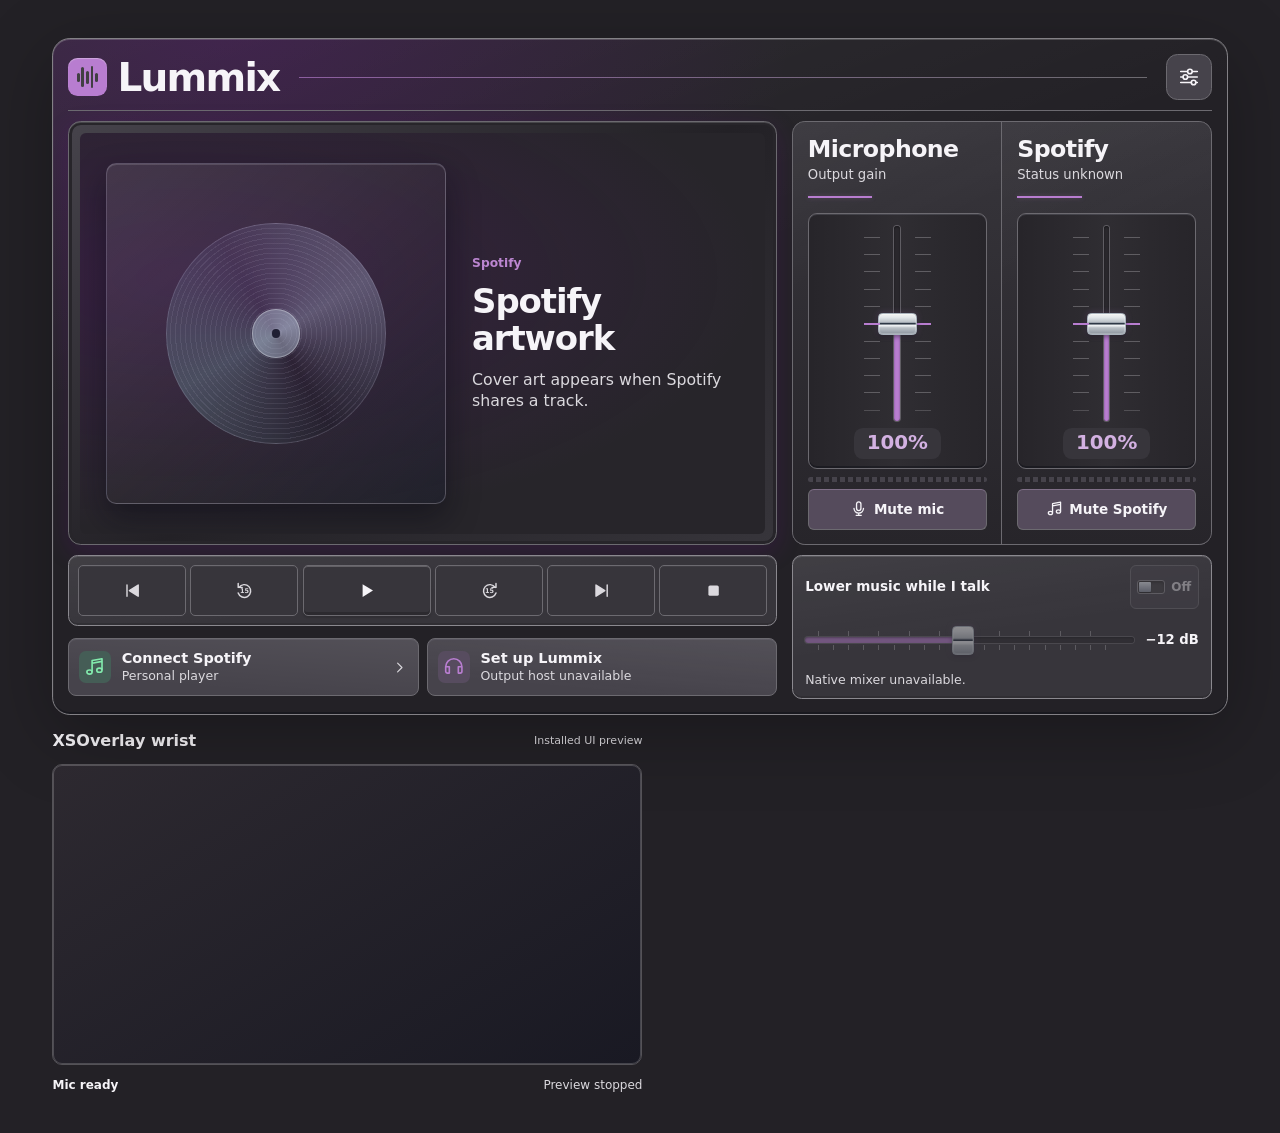
==== studio/Mixer preview.html @ 0d0b81db "Release Lummix 1.0.2 with Windows mixer and XSOverlay add-on" ====
<!doctype html>
<html lang="en">
<head>
<meta charset="utf-8">
<meta name="viewport" content="width=device-width, initial-scale=1">
<title>Lummix | Interactive preview</title>
<style>
:root{color-scheme:dark;--bg:#10161a;--panel:#192226;--line:#334348;--ink:#f1f5f2;--dim:#a5b8b9;--mint:#9de7cb;--warn:#ffbfac;--blue:#a7bce9}
*{box-sizing:border-box}body{margin:0;background:var(--bg);color:var(--ink);font:15px/1.45 "Segoe UI",system-ui,sans-serif}button,input,select{font:inherit}button,select{border:1px solid var(--line);background:#242f34;color:var(--ink);border-radius:7px;padding:10px 13px;font-weight:600}button{cursor:pointer}button:hover:not(:disabled){border-color:var(--mint)}button:disabled{opacity:.45;cursor:default}:focus-visible{outline:3px solid var(--blue);outline-offset:3px}h1,h2,h3,p{margin:0}small,.sub{color:var(--dim)}.frame{max-width:1180px;margin:auto;padding:38px 32px 28px}.mast{display:flex;align-items:center;gap:13px;margin-bottom:28px}.logo{height:40px;width:40px;display:grid;place-items:center;background:var(--mint);color:#081f18;border-radius:11px;font-weight:800;font-size:24px}.mast h1{font-size:24px;letter-spacing:-.035em}.mast small{border:1px solid var(--line);padding:4px 8px;border-radius:5px;margin-left:auto}.layout{display:grid;grid-template-columns:minmax(0,1fr) 282px;gap:26px;align-items:start}.mixer{background:var(--panel);border:1px solid var(--line);border-radius:12px;overflow:hidden}.top,.route,.footer{display:flex;align-items:center;justify-content:space-between;gap:12px;padding:17px 20px}.top h2{font-size:20px}.primary{color:#10241c;background:var(--mint);border-color:var(--mint)}.stop{color:var(--warn)}.route,.footer{background:#151e21;border-block:1px solid var(--line)}.route span{color:var(--mint);font-weight:650}.route small{display:block;margin-top:2px}.status,.link{display:inline-flex;align-items:center;gap:8px;white-space:nowrap}.status:before,.link:before{content:"";width:8px;height:8px;border-radius:50%;background:#8a9b9e}.status[data-live=true]:before,.link[data-live=true]:before{background:var(--mint);box-shadow:0 0 10px #9de7cb50}.channels{display:grid;grid-template-columns:1fr 1fr}.channel{padding:20px}.channel+.channel{border-left:1px solid var(--line)}.head,.fader,.section-title{display:flex;align-items:center;justify-content:space-between;gap:8px}.head h3{font-size:17px}.channel select{width:100%;margin:14px 0;color:var(--dim);font-weight:500}.meter{height:13px;overflow:hidden;border-radius:3px;background:repeating-linear-gradient(90deg,#334347 0 6px,#192226 6px 9px);margin:3px 0 13px}.meter span{display:block;height:100%;width:0;background:repeating-linear-gradient(90deg,var(--mint) 0 6px,#192226 6px 9px);transition:width .16s}.channel:nth-child(2) .meter span{background:repeating-linear-gradient(90deg,var(--blue) 0 6px,#192226 6px 9px)}.fader input{width:100%;accent-color:var(--mint)}output{min-width:37px;text-align:right;font-variant-numeric:tabular-nums}.channel button{width:100%;margin-top:15px}.sources{padding:17px 20px}.section-title{margin-bottom:10px}.tabs{display:flex;gap:5px;flex-wrap:wrap}.tabs button{padding:5px 9px;font-size:13px}.tabs button[aria-selected=true]{color:var(--mint);border-color:#6da897}.media{min-height:67px;display:flex;align-items:center;gap:12px;background:#151e21;border:1px solid var(--line);border-radius:7px;padding:9px}.media .mark{width:38px;height:38px;display:grid;place-items:center;border-radius:6px;background:#2b3c44;color:var(--blue);font-size:21px}.media small{display:block}.media button{margin-left:auto;white-space:nowrap}.media select{max-width:46%;margin-left:auto}.footer{border-bottom:0;flex-wrap:wrap;padding-block:11px}.footer button{padding:6px 9px;font-size:13px}.wrist-area>h2{font-size:17px;margin-bottom:14px}.disconnect{margin-top:9px;font-size:13px;padding:7px 9px}.muted{color:var(--warn)}dialog{background:var(--panel);color:var(--ink);border:1px solid var(--line);border-radius:12px;max-width:460px;padding:24px;margin:auto}dialog::backdrop{background:#000a}dialog h2{margin-bottom:12px}dialog li{margin-bottom:9px}dialog button{margin-top:8px}.page-note{margin-top:19px;font-size:13px;color:var(--dim)}
@media(max-width:880px){.layout{grid-template-columns:1fr 244px;gap:18px}.frame{padding-inline:20px}.channel,.top,.route,.sources,.footer{padding-inline:13px}}@media(max-width:690px){.frame{padding:22px 14px}.layout{display:flex;flex-direction:column}.mixer{width:100%}.wrist-area{width:100%;max-width:295px;align-self:center}.top,.route,.section-title{flex-wrap:wrap}.channel{min-width:0}.media{flex-wrap:wrap}.wrist-area>h2{text-align:center}}@media(prefers-reduced-motion:reduce){*{transition:none!important}}

:root[data-theme=light]{color-scheme:light;--bg:#eef2ef;--panel:#fff;--line:#c7d2cd;--ink:#192b25;--dim:#536862;--mint:#236950;--warn:#a23929;--blue:#4266a3}
[data-theme=light] button,[data-theme=light] select{background:#f0f5f2}
[data-theme=light] .primary,[data-theme=light] .logo{background:#b3f4d9;color:#112c22}
[data-theme=light] .route,[data-theme=light] .footer,[data-theme=light] .media{background:#f5f8f5}
[data-theme=light] .meter{background:repeating-linear-gradient(90deg,#cad7d0 0 6px,#eef4f0 6px 9px)}
[data-theme=light] .meter span{background:repeating-linear-gradient(90deg,var(--mint) 0 6px,#eef4f0 6px 9px)}
[data-theme=light] .channel:nth-child(2) .meter span{background:repeating-linear-gradient(90deg,var(--blue) 0 6px,#eef4f0 6px 9px)}
[data-theme=light] .media .mark{background:#daece7}
.mode-tools{display:flex;gap:7px;flex-wrap:wrap}.mode-tools button{padding:6px 9px;font-size:13px}.toggle{display:block;margin:12px 0}.toggle input{accent-color:var(--mint)}
.layout.desktop-only{grid-template-columns:minmax(0,1fr)}.layout.desktop-only .wrist-area{display:none}
.layout.background .channels,.layout.background .route{display:none}
.tray-summary{padding:16px 20px;background:var(--panel)}[hidden]{display:none!important}
button:active:not(:disabled){outline-offset:2px}

/* The installed vendor page keeps its native size and aspect ratio inside the preview. */
.layout{grid-template-columns:minmax(0,1fr) minmax(370px,43%)}
.wrist-area{min-width:0}
.wrist-title{display:flex;justify-content:space-between;gap:10px;align-items:center;margin-bottom:12px}
.wrist-title h2{font-size:17px;margin:0}.wrist-title small{font-size:11px}
.wrist-view{position:relative;min-height:120px;overflow:hidden;border-radius:10px;background:linear-gradient(148deg,#2d2930,#191923);box-shadow:inset 0 0 0 1px #ffffff30}
.wrist-view iframe{position:absolute;top:0;left:0;width:100%;height:100%;border:0}
.wrist-detail{display:flex;gap:6px;justify-content:space-between;flex-wrap:wrap;margin-top:12px;color:var(--dim);font-size:12px}
.wrist-detail #wrist-state{font-weight:700;color:var(--ink)}
.wrist-area>.sub{font-size:12px;margin:11px 0 0}
.wrist-error{color:#f5e5ed;padding:16px;position:relative;z-index:1}
@media(max-width:880px){.layout{grid-template-columns:minmax(0,1fr) minmax(305px,43%)}}
@media(max-width:690px){.wrist-area{max-width:490px;align-self:stretch}}
</style>
<style>
.ducking{margin:0 20px 14px;border-top:1px solid var(--line);padding-top:12px;display:flex;align-items:center;gap:10px;flex-wrap:wrap}
.ducking label{font-weight:600}.ducking input{accent-color:var(--mint)}.ducking button{font-size:13px;padding:5px 10px}.ducking small{min-width:8ch;font-variant-numeric:tabular-nums}
.layout.background .ducking{margin-top:6px}
.tray-summary button{margin-top:8px}
.mixer{box-shadow:0 10px 40px #162b2609}.channel button,.primary,.footer button,.tray-summary button{transition:background-color .13s,border-color .13s,box-shadow .13s}
@media(prefers-reduced-motion:reduce){.channel button,.primary,.footer button,.tray-summary button{transition:none}}
</style>
<style>button,button:hover,button:focus-visible,button:active{translate:none!important;scale:none!important;transform:none!important;animation:none!important;transition:none!important}</style>
<link rel="stylesheet" href="desktop-theme.css">
<link rel="stylesheet" href="mixer-console.css?v=transport-only">
<link rel="stylesheet" href="mixer-visualizer.css">
<link rel="stylesheet" href="mixer-settings.css?v=single-setup4">
<link rel="stylesheet" href="transport-layout.css?v=window-chrome1">
<link rel="stylesheet" href="global-pulse.css">
<script src="global-pulse.js?v=media2" defer></script>
<script src="mixer-visualizer.js" defer></script>
<script src="output-gains.js?v=media2" defer></script>
<script src="mixer-console.js?v=single-setup4" defer></script>
<script src="spotify-ducking.js?v=mix-bus3" defer></script>
<script src="idle-art.js" defer></script>
<script src="live-theme.js" defer></script>
<script src="studio-preferences.js?v=xs-addon1" defer></script>
</head>
<body><main class="frame">
<div class="layout" id="layout">
<section class="mixer" aria-labelledby="desk-title">
<header class="top studio-header">
  <div class="studio-brand">
    <span class="studio-mark" aria-hidden="true"><i></i><i></i><i></i><i></i><i></i></span>
    <h1 id="desk-title">Lummix</h1>
    <span id="window-drag" aria-hidden="true" hidden></span>
  </div>
  <button type="button" id="settings" title="Settings" aria-label="Settings">Settings</button>
  <div id="window-controls" role="group" aria-label="Window controls" hidden>
    <button type="button" id="window-minimize" aria-label="Minimize window" title="Minimize window"><svg viewBox="0 0 20 20" aria-hidden="true"><path d="M4 10h12"/></svg></button>
    <button type="button" id="window-maximize" aria-label="Maximize window" title="Maximize window"><svg viewBox="0 0 20 20" aria-hidden="true"><path class="window-expand" d="M4.5 4.5h11v11h-11z"/><path class="window-restore" d="M4 7.5h8.5V16H4z M7.5 5.5V4h8.5v8.5h-1.5"/></svg></button>
    <button type="button" id="window-fullscreen" aria-label="Enter fullscreen" title="Enter fullscreen" aria-pressed="false"><svg viewBox="0 0 20 20" aria-hidden="true"><path class="window-expand" d="M3 7V3h4m6 0h4v4m0 6v4h-4m-6 0H3v-4"/><path class="window-restore" d="M7 3v4H3m14 0h-4V3m0 14v-4h4M3 13h4v4"/></svg></button>
    <button type="button" id="window-close" aria-label="Close window" title="Close window"><svg viewBox="0 0 20 20" aria-hidden="true"><path d="m5 5 10 10m0-10L5 15"/></svg></button>
  </div>
</header>
<div id="lum-visualizer"></div>
<section class="transport-panel" aria-label="Spotify playback controls">
<div class="transport-buttons">
<button type="button" id="media-previous" aria-label="Previous track" title="Previous track" disabled><i class="glyph" data-glyph="previous"></i></button>
<button type="button" id="media-back" aria-label="Back 15 seconds" title="Back 15 seconds" disabled><i class="glyph" data-glyph="back15"></i></button>
<button type="button" id="spotify-play" aria-label="Play Spotify" title="Play Spotify" disabled><i class="glyph" data-glyph="play"></i></button>
<button type="button" id="media-forward" aria-label="Forward 15 seconds" title="Forward 15 seconds" disabled><i class="glyph" data-glyph="forward15"></i></button>
<button type="button" id="media-next" aria-label="Next track" title="Next track" disabled><i class="glyph" data-glyph="next"></i></button>
<button type="button" id="media-stop" aria-label="Stop Spotify playback" title="Stop playback" disabled><i class="glyph" data-glyph="stop"></i></button>
</div>
</section>
<div class="connections"><button id="connect-spotify" class="connect-card" type="button"><i data-glyph="music"></i><span><strong>Connect Spotify</strong><small id="spotify-summary">Checking player…</small><small id="transport-message" role="status"></small></span><i data-glyph="arrow"></i></button>
<button id="set-up-lummix" class="connect-card" type="button" aria-label="Set up Lummix" aria-describedby="headset-summary"><i data-glyph="headset"></i><span><strong id="quick-mix-label">Set up Lummix</strong><small id="headset-summary">Start mic + Spotify</small><small id="gain-feedback" role="status"></small></span></button></div>
<div class="channels">
<section class="channel"><div class="head"><h3>Microphone</h3><small id="mic-state">Ready</small></div>
<div class="strip-content"><label class="fader channel-fader"><input id="mic" aria-label="Microphone output gain" aria-orientation="vertical" type="range" min="0" max="200" value="100"><span class="fader-scale" aria-hidden="true"></span><output id="mic-read" for="mic">100%</output></label>
<div class="strip-actions"><div class="meter" aria-hidden="true"><span id="mic-meter"></span></div><button id="mic-mute" class="pad" aria-pressed="false">Mute mic</button></div></div></section>
<section class="channel"><div class="head"><h3>Spotify</h3><small id="music-state">Ready</small></div>
<div class="strip-content"><label class="fader channel-fader"><input id="music" aria-label="Music output gain" aria-orientation="vertical" type="range" min="0" max="200" value="100"><span class="fader-scale" aria-hidden="true"></span><output id="music-read" for="music">100%</output></label>
<div class="strip-actions"><div class="meter" aria-hidden="true"><span id="music-meter"></span></div><button type="button" id="personal-volume" class="pad" aria-pressed="false">Mute Spotify</button></div></div></section>
</div>
<section class="ducking" aria-label="Voice ducking"><div class="duck-caption"><label for="duck">Lower music while I talk</label><button type="button" id="duck-enable" role="switch" aria-label="Lower music while I talk" aria-checked="false"><span class="switch-light" aria-hidden="true"></span><span id="duck-switch-word">Off</span></button></div><div class="duck-depth"><input id="duck" type="range" min="1" max="24" value="12" step="1" aria-label="Music reduction depth"><output id="duck-value" for="duck">−12 dB</output></div><small id="duck-state" class="duck-feedback" role="status">350 ms fade down · 1 s return</small></section>

<span id="route-state" hidden></span>
</section>
<aside class="wrist-area" id="wrist-preview">
  <div class="wrist-title"><h2>XSOverlay wrist</h2><small>Installed UI preview</small></div>
  <div class="wrist-view" id="wrist-view">
    <iframe id="native-wrist" src="http://127.0.0.1:41836/preview" title="Installed XSOverlay wrist with adjacent Lummix toggle" allow="autoplay 'none'"></iframe>
    <p class="wrist-error" id="wrist-error" hidden>The local wrist renderer is unavailable.</p>
  </div>
  <div class="wrist-detail"><span id="wrist-state">Mic ready</span><span id="wrist-summary">Output stopped</span></div>
  <span id="link" hidden></span>
</aside>
</div>
</main>
<dialog class="studio-sheet" id="settings-dialog" aria-labelledby="settings-title">
<header class="sheet-head"><span class="sheet-icon" aria-hidden="true"><i data-glyph="settings"></i></span><h2 id="settings-title">Settings</h2><form method="dialog"><button class="close-settings sheet-close" aria-label="Close settings">×</button></form></header>
<div class="sheet-scroll"><div class="sheet-grid settings-body">
<section class="settings-group"><h3>Audio</h3>
<div id="settings-mic-controls"></div><details id="settings-device-details"><summary>Virtual mic &amp; device details</summary><div id="settings-device-panels"></div></details>
<div class="setting-line"><span>Lower music while I talk</span><button type="button" id="duck-live" aria-pressed="false">Ducking</button></div><small id="duck-live-state" role="status">Waiting for mixer audio.</small>
<label class="setting-line"><span>Button sounds</span><input type="checkbox" id="sounds" role="switch"></label>
<label class="setting-line"><span>Slider snapping</span><select id="slider-snapping" aria-describedby="snap-hint"><option value="0">Smooth (off)</option><option value="5">5 percentage points</option><option value="10" selected>10 percentage points</option><option value="20">20 percentage points</option></select></label>
<small id="snap-hint">Applies to all Lummix sliders. Ducking snaps across its range, rounded to the nearest dB.</small>
</section>
<section class="settings-group" id="xs-addon-panel" aria-labelledby="xs-addon-title">
<h3 id="xs-addon-title">XSOverlay</h3>
<strong id="xs-addon-name">Lummix wrist add-on</strong>
<p id="xs-addon-state" role="status">Checking installation…</p>
<p id="xs-addon-instruction" hidden></p>
<div class="sheet-actions">
<button type="button" id="xs-addon-install" hidden>Install add-on</button>
<button type="button" id="xs-addon-remove" hidden>Remove add-on</button>
<button type="button" id="xs-addon-refresh">Check again</button>
</div>
</section>
<section class="settings-group"><h3>Appearance</h3>
<label class="setting-line"><span>Show wrist preview</span><input type="checkbox" id="companion" role="switch" checked></label>
<label class="setting-line"><span>Global pulse</span><input type="checkbox" id="global-pulse" role="switch" aria-describedby="global-pulse-note"></label>
<small id="global-pulse-note">Gently lights desktop and wrist edges with local Spotify playback.</small>
<label class="setting-line"><span>Follow XSOverlay colors</span><input type="checkbox" id="follow-theme" role="switch" checked></label>
<small id="theme-status" role="status">Saved XSOverlay theme</small>
<label class="setting-line" id="manual-appearance" hidden><span>Dark desktop</span><input type="checkbox" id="dark" role="switch" checked></label>
<label class="setting-line"><span>Background</span><select id="idle-style"><option value="album">Album artwork</option><option value="custom">My image</option></select></label>
<label class="art-upload" id="background-picker" hidden>Background image<input type="file" id="idle-image" accept="image/png,image/jpeg,image/webp"></label><small id="art-message" role="status"></small>
</section>
<section class="settings-group" id="app-settings"><h3>Application</h3>
<div class="setting-line" id="fullscreen-row" hidden><span>Display</span><button type="button" id="app-fullscreen">Toggle fullscreen</button></div>
<label class="setting-line" id="tray-row" hidden><span>Close to system tray</span><input type="checkbox" id="close-to-tray" role="switch" checked></label>
<div class="setting-line" id="exit-row" hidden><span>Quit Lummix completely</span><button type="button" id="app-exit">Exit app</button></div>
<small id="preferences-status" role="status" hidden></small>
</section>
<details class="settings-lab"><summary>Preview tools</summary><div><label>Mic input <select id="input"><option>Headset microphone</option><option>USB microphone</option><option value="lost">Simulate device loss</option></select></label><button id="talk" type="button" aria-pressed="false">Test speech fade</button><button id="monitor" aria-pressed="false">Monitor test</button><button id="connection">Simulate disconnect</button><button id="details">Mix details</button></div></details>
</div></div>
</dialog>
<dialog class="studio-sheet connect-dialog" id="mic-connect-dialog" aria-labelledby="mic-connect-title">
<header class="sheet-head"><span class="sheet-icon" aria-hidden="true"><i data-glyph="mic"></i></span><h2 id="mic-connect-title">Lummix mix</h2><form method="dialog"><button class="close-settings sheet-close" aria-label="Close mix status">×</button></form></header>
<div class="sheet-scroll"><div class="sheet-grid" id="mix-progress-panels">
<section class="sheet-panel sheet-feature" id="mic-input-panel"><h3>Microphone + Spotify</h3>
<label for="mic-recording-source">Microphone input</label>
<select id="mic-recording-source" disabled><option value="">Auto detect</option></select>
<p id="mic-source-note"></p>
<div class="sheet-actions mic-live-actions"><button type="button" id="mic-live-action" disabled>Start mix</button><span id="mic-live-status" role="status">Checking the audio route…</span></div>
<p id="mix-spotify-status" role="status">Start the mix to send your microphone and available Spotify audio to VRChat.</p>
<p id="mic-live-error" role="status" hidden></p>
</section>
<section class="sheet-panel" id="cable-panel"><h3>VRChat microphone</h3>
<p class="sheet-result" id="mic-status-title" role="status">Checking VB-CABLE…</p>
<p id="cable-status"></p>
<div id="mic-route" hidden><p id="mic-route-note">In VRChat → Settings → Audio &amp; Voice → Microphone, choose <strong id="mic-endpoint"></strong>.</p></div>
<div class="sheet-actions"><button id="redetect" type="button">Check again</button></div></section>
<section class="sheet-panel" id="headset-panel"><h3>Your VR headset</h3><p class="sheet-secondary" id="detect-result" role="status">Checking for a connected headset…</p>
<div id="device-list"></div><p id="headset-context"></p><details id="device-evidence"><summary>Windows &amp; SteamVR details</summary><div id="device-details"></div></details></section>
<p class="sheet-credit">VB-CABLE is donationware by <a href="https://vb-audio.com/Cable/" target="_blank" rel="noopener">VB-Audio</a>. <a href="https://vb-audio.com/Services/licensing.htm" target="_blank" rel="noopener">Support VB-CABLE</a></p>
</div></div></dialog>
<dialog class="studio-sheet connect-dialog" id="player-connect-dialog" aria-labelledby="player-connect-title">
<header class="sheet-head"><span class="sheet-icon" aria-hidden="true"><i data-glyph="music"></i></span><h2 id="player-connect-title">Spotify</h2><form method="dialog"><button class="close-settings sheet-close" aria-label="Close spotify">×</button></form></header>
<div class="sheet-scroll"><div class="sheet-grid">
<section class="sheet-panel sheet-feature"><h3>Personal player</h3><p class="sheet-result" id="player-result" role="status">Looking for your player…</p>
<div class="sheet-actions"><button type="button" id="personal-transport" hidden>Play</button>
<a id="open-player" href="spotify:" hidden>Open Spotify</a><a id="download-player" href="https://www.spotify.com/download/windows/" target="_blank" rel="noopener" hidden>Download Spotify for Windows</a>
<button type="button" id="retry-player">Check again</button></div></section>
<section class="sheet-panel" id="player-connection" hidden><h3>Connection</h3><dl class="sheet-facts"><dt>Windows player</dt><dd id="player-edition"></dd><dt>Playback</dt><dd id="player-playback-state"></dd></dl></section></div></div></dialog>
<dialog class="studio-sheet" id="details-dialog" aria-labelledby="details-title">
<header class="sheet-head"><span class="sheet-icon" aria-hidden="true"><i data-glyph="settings"></i></span><h2 id="details-title">Mix details</h2><form method="dialog"><button class="close-settings sheet-close" aria-label="Close mix details">×</button></form></header>
<div class="sheet-scroll"><div class="sheet-grid"><section class="sheet-panel sheet-feature"><h3>Current mix</h3><p class="sheet-result" id="details-state" role="status"></p></section>
<section class="sheet-panel"><h3>Audio routing</h3><p>The faders set the mic and Spotify levels sent to VRChat. The player volume sets your own listening level.</p></section></div></div></dialog>
<script>
// The existing design board hot-reloads this frame. Upgrade its older three-view shell once.
if(location.href==='about:srcdoc' && parent.location.origin==='http://127.0.0.1:41835' && parent.document.querySelector('[data-view="background"]') && !sessionStorage.getItem('lum-two-view-shell')){
  sessionStorage.setItem('lum-two-view-shell','1');
  parent.location.reload();
}
document.documentElement.dataset.theme = 'light';
const get = id => document.getElementById(id);
const snapPreference=get('slider-snapping'), snapKey='lum-pref-slider-snap';
function validSnap(raw){return raw!==null && ['0','5','10','20'].includes(raw)?Number(raw):10;}
try{snapPreference.value=String(validSnap(localStorage.getItem(snapKey)));}catch{}
function sliderStops(min,max,isDepth){
  const preference=Number(snapPreference.value);
  const increment=isDepth && preference ? (max-min)*preference/100 : (preference||1);
  const stops=[];
  for(let offset=0;offset<max-min;offset+=increment){
    const stop=Math.round(min+offset);
    if(stops.at(-1)!==stop)stops.push(stop);
  }
  if(stops.at(-1)!==max)stops.push(max);
  return stops;
}
function nearestStop(value,stops){
  return stops.reduce((best,stop)=>Math.abs(value-stop)<=Math.abs(value-best)?stop:best);
}
function snapPercent(value,max){return nearestStop(value,sliderStops(0,max,false));}
function bindSlider(input){
  // Native step=any preserves off-grid saved values until the user moves the control.
  input.step='any';
  const min=Number(input.min),max=Number(input.max),isDepth=input.id==='duck';
  const stops=()=>sliderStops(min,max,isDepth);
  input.addEventListener('input',()=>{input.value=nearestStop(input.valueAsNumber,stops());},true);
  input.addEventListener('keydown',event=>{
    if(event.altKey||event.ctrlKey||event.metaKey)return;
    const v=input.valueAsNumber, points=stops();
    const up=points.find(stop=>stop>v)??max, down=points.findLast(stop=>stop<v)??min;
    const page=(max-min)/10;
    const values={ArrowRight:up,ArrowUp:up,ArrowLeft:down,ArrowDown:down,Home:min,End:max,
      PageUp:Math.max(up,nearestStop(v+page,points)),PageDown:Math.min(down,nearestStop(v-page,points))};
    if(!Object.hasOwn(values,event.key))return;
    event.preventDefault();
    const next=values[event.key];
    if(next===v)return;
    input.value=next;
    for(const name of ['input','change'])input.dispatchEvent(new Event(name,{bubbles:true}));
  });
}
for(const id of ['mic','music','duck'])bindSlider(get(id));
snapPreference.addEventListener('change',()=>{
  try{localStorage.setItem(snapKey,snapPreference.value);}catch{}
  sendWristState();
});
window.addEventListener('storage',event=>{
  if(event.key===snapKey){snapPreference.value=String(validSnap(event.newValue));sendWristState();}
});
const state = {active:false, micMuted:false, spotifyMuted:false, duckEnabled:false, linked:true, monitor:false};
const usable = () => (state.linked || !get('companion').checked) && get('input').value !== 'lost';
const write = (id, text) => { const el=get(id); (el.querySelector(':scope > .button-label')||el).textContent = text; };
for(const name of ['sounds','follow-theme','dark','companion']){
  const control=get(name);
  try{
    const saved=localStorage.getItem('lum-pref-'+name);
    if(saved==='true'||saved==='false')control.checked=saved==='true';
  }catch{}
  control.addEventListener('change',()=>{try{localStorage.setItem('lum-pref-'+name,String(control.checked));}catch{}});
}
const fade={value:0,from:0,target:0,start:0,span:0,frame:0};
function paintFade(time){
  const t=Math.max(0,Math.min(1,(time-fade.start)/Math.max(1,fade.span)));
  fade.value=fade.from+(fade.target-fade.from)*t*t*(3-2*t);
  const volume=Number(get('music').value)*Math.pow(10,-fade.value/20);
  if(state.active && !state.spotifyMuted)get('music-meter').style.width=Math.min(100,volume)+'%';
  get('duck-state').dataset.reduction=fade.value.toFixed(2);
  if(t<1)fade.frame=requestAnimationFrame(paintFade);
  else fade.frame=0;
}
function updateFade(target,audible){
  const depth=Number(get('duck').value);
  write('duck-state',state.duckNote || (state.demoSpeaking?'Test speech active':'350 ms fade down · 1 s return'));
  if(!audible){cancelAnimationFrame(fade.frame);Object.assign(fade,{value:0,from:0,target:0,frame:0});get('duck-state').dataset.reduction='0';return;}
  if(target===fade.target)return;
  const down=target>fade.value;
  cancelAnimationFrame(fade.frame);
  Object.assign(fade,{from:fade.value,target,start:performance.now()+(down?0:450),span:down?350:1000});
  fade.frame=requestAnimationFrame(paintFade);
}
function render() {
  const ready = usable(), active = state.active && ready;
  const voice = active && !state.micMuted;
  const song = active && !state.spotifyMuted;
  const depth=Number(get('duck').value);
  get('duck-enable').setAttribute('aria-checked',String(state.duckEnabled));
  write('duck-switch-word',state.duckEnabled?'On':'Off');
  get('talk').disabled=Boolean(state.liveDuck || !ready || state.micMuted || state.spotifyMuted || Number(get('mic').value)===0);
  if(get('talk').disabled)state.demoSpeaking=false;
  get('talk').setAttribute('aria-pressed',String(Boolean(state.demoSpeaking)));
  write('talk',state.demoSpeaking?'End test speech':'Test speech fade');
  const depthLabel=depth?'−'+depth+' dB':'Off';
  write('duck-value',depthLabel);
  get('duck').setAttribute('aria-valuetext',depth?depth+' decibels of reduction':'Off');
  get('duck').style.setProperty('--depth',((depth-1)/23*100)+'%');
  updateFade(state.duckEnabled && voice && song && state.demoSpeaking ? depth : 0,active && song);
  const status = ready ? active ? 'Preview running' : 'Preview stopped' : get('input').value === 'lost' ? 'Mic disconnected' : 'Link disconnected';
  write('route-state', status);
  const liveStatus=state.nativeMixActive===true?'Mix running':state.nativeMixActive===false?'Mix stopped':'Checking mix';
  write('details-state', liveStatus + ' · ' + (state.micMuted ? 'Mic muted' : 'Mic unmuted') + ' · ' + (state.spotifyMuted ? 'Music output muted' : state.spotifyRouteLabel||'Checking Spotify'));
  if(!get('follow-theme').checked || !document.documentElement.dataset.theme) document.documentElement.dataset.theme = get('dark').checked ? 'dark' : 'light';
  get('layout').classList.toggle('desktop-only', !get('companion').checked);
  get('route-state').dataset.live = active;
  write('mic-state', state.micMuted ? 'Output muted' : 'Output gain');
  write('music-state', state.spotifyMuted ? 'Output muted' : (state.spotifyRouteLabel||'Output gain'));
  write('wrist-state', !ready ? 'Output safe' : state.micMuted ? 'Mic muted' : voice ? 'Mic live' : 'Mic ready');
  write('wrist-summary', song ? 'Music continues in the mix' : status);
  write('link', state.linked ? 'Linked to desktop' : 'Desktop link offline');
  get('link').dataset.live = state.linked;
  { const id='mic-mute';
    write(id, state.micMuted ? 'Unmute mic' : 'Mute mic');
    get(id).setAttribute('aria-pressed', state.micMuted);
    get(id).classList.toggle('muted', state.micMuted);
    get(id).disabled = !ready;
  }
  for (const [id, sounding] of [['mic',voice],['music',song]]) {
    const val = Number(get(id).value);
    write(id+'-read', val+'%');
    const shownLevel = id==='music'?val*Math.pow(10,-fade.value/20):val;
    const shown=sounding?shownLevel:state.monitor && !active && ready && (id==='mic'?!state.micMuted:!state.spotifyMuted)?val*.72:0;
    get(id+'-meter').style.width = Math.min(100,shown)+'%';
    get(id).setAttribute('aria-valuetext',val===100?'100 percent, unity gain':val+' percent output gain');
  }
  sendWristState();
  write('monitor',state.monitor ? 'End monitor test' : 'Monitor test');
  get('monitor').setAttribute('aria-pressed',state.monitor);
  get('monitor').disabled = !ready;
  write('connection',state.linked ? 'Simulate disconnect' : 'Reconnect wrist');
  write('personal-volume',state.spotifyMuted?'Unmute Spotify':'Mute Spotify');get('personal-volume').setAttribute('aria-pressed',String(state.spotifyMuted));
  for(const channel of ['mic','music'])get(channel).style.setProperty('--level',(Number(get(channel).value)/2)+'%');
  window.LumVisualizer?.setState({suspended:document.documentElement.dataset.boardView==='wrist',enabled:true});
}
let soundContext;
function cue() {
  if (!get('sounds').checked) return;
  soundContext ??= new AudioContext();
  void soundContext.resume();
  const oscillator = soundContext.createOscillator(), gain = soundContext.createGain();
  const now = soundContext.currentTime;
  oscillator.frequency.setValueAtTime(540, now);
  oscillator.frequency.exponentialRampToValueAtTime(370, now+.045);
  gain.gain.setValueAtTime(.025, now);
  gain.gain.exponentialRampToValueAtTime(.0001, now+.05);
  oscillator.connect(gain).connect(soundContext.destination);
  oscillator.onended = () => { oscillator.disconnect(); gain.disconnect(); };
  oscillator.start(now); oscillator.stop(now+.055);
}
function act(id, change) {
  get(id).addEventListener('click', () => {change(); render(); cue();});
}
act('talk',()=>{state.demoSpeaking=!state.demoSpeaking;state.active=state.demoSpeaking;});
get('duck').addEventListener('input',render);
act('monitor',()=>state.monitor=!state.monitor);
act('connection',()=>{state.linked=!state.linked;state.active=false;state.monitor=false;});
act('settings',()=>get('settings-dialog').showModal());
act('details',()=>get('details-dialog').showModal());
for (const id of ['dark', 'companion', 'sounds']) get(id).addEventListener('change',()=>{if (!usable()) {state.active=false;state.monitor=false;} render();cue();});
get('input').addEventListener('change',()=>{state.active=false;state.monitor=false;render();});
for(const id of ['mic','music']) get(id).addEventListener('input',render);
const wristOrigin = 'http://127.0.0.1:41836';
const nativeWrist = get('native-wrist');
let wristReady = false;
function sendWristState() {
  nativeWrist.contentWindow?.postMessage({
    type:'lum-wrist-state', micMuted:state.micMuted, musicMuted:state.spotifyMuted, musicTarget:'spotify',musicLevel:Number(get('music').value),
    snapPoints:Number(snapPreference.value),linked:state.linked && usable(), outputActive:state.active && usable()
  }, wristOrigin);
}
function sizeWrist() {
  const panel = get('wrist-view');
  const scale = panel.clientWidth/740;
  if (scale<=0) return;
  panel.style.height = Math.ceil(378*scale)+'px';
}
new ResizeObserver(sizeWrist).observe(get('wrist-view'));
nativeWrist.addEventListener('load',sendWristState);
window.addEventListener('message',event=>{
  if(event.origin!==wristOrigin || event.source!==nativeWrist.contentWindow)return;
  if(event.data?.type==='lum-wrist-ready'){
    wristReady=true;
    get('wrist-error').hidden=true;
    sendWristState();
  } else if(event.data?.type==='lum-wrist-music-level' && state.linked && usable() && Number.isInteger(event.data.value) && event.data.value>=0 && event.data.value<=200){
    window.LumOutputGains?.set({musicGain:snapPercent(event.data.value,200)});
  } else if(event.data?.type==='lum-wrist-toggle-music' && state.linked && usable()){
    window.LumOutputGains?.set({musicMuted:!state.spotifyMuted});cue();
  } else if(event.data?.type==='lum-wrist-toggle-mic' && state.linked && usable()){
    window.LumOutputGains?.set({micMuted:!state.micMuted});
    cue();
  }
});
setTimeout(()=>{if(!wristReady)get('wrist-error').hidden=false;},2500);
render();
</script>
</body></html>
---- studio/desktop-theme.css ----
:root {
  --lum-bg: #141318;
  --lum-panel: #211f26;
  --lum-field: #27242d;
  --lum-raised: #302c38;
  --lum-text: #f6f3fa;
  --lum-dim: #c1b9ca;
  --lum-accent: #7a0aa6;
  --lum-contrast-on-accent: #fff;
  --lum-line: color-mix(in srgb, var(--lum-text) 15%, var(--lum-panel));
  --lum-cue: color-mix(in srgb, var(--lum-accent) 40%, var(--lum-text));
  --lum-danger: #ffbaaf;
  --lum-music: #9fbcde;
  color-scheme: dark;
}

:root[data-theme=light] {
  --lum-bg: #eceaf0;
  --lum-panel: #fdfbff;
  --lum-field: #f1edf5;
  --lum-raised: #e8e0ef;
  --lum-text: #252030;
  --lum-dim: #574f62;
  --lum-accent: #7a0aa6;
  --lum-contrast-on-accent: #fff;
  --lum-danger: #962e34;
  --lum-music: #466a92;
  color-scheme: light;
}

body {
  background: var(--lum-bg);
  color: var(--lum-text);
  font: 14px/1.45 "Segoe UI", system-ui, sans-serif;
}

.frame { max-width: 1250px; padding: 30px 34px 25px; }
.frame .mast { gap: 11px; margin-bottom: 20px; }
.frame .mast .logo {
  width: 34px; height: 34px; border-radius: 9px;
  background: var(--lum-accent); color: var(--lum-contrast-on-accent);
  font-size: 20px;
}
.frame .mast h1 { font-size: 23px; letter-spacing: -.035em; }
.frame .mast small {
  color: var(--lum-dim); border-color: var(--lum-line);
  border-radius: 6px; padding: 4px 8px;
}

.frame .layout { grid-template-columns: minmax(0, 1.43fr) minmax(0, 1fr); gap: 21px; }
.frame .layout.desktop-only { grid-template-columns: minmax(0, 1fr); }
.frame .layout.background .mixer { max-width: 610px; }

.frame .mixer {
  background: var(--lum-panel);
  color: var(--lum-text);
  border: 1px solid var(--lum-line);
  border-radius: 14px;
  padding: 14px;
  box-shadow: 0 12px 28px #0002;
}

.frame .mixer .top { padding: 2px 2px 13px; gap: 15px; }
.frame .mixer .top h2 { font-size: 21px; letter-spacing: -.025em; }
.frame .mixer .top .sub { font-size: 13px; margin-top: 2px; }
.frame .mixer .top .primary { min-width: 100px; }
.frame .mixer .route,
.frame .mixer .tray-summary {
  border: 1px solid var(--lum-line);
  background: var(--lum-field);
  border-radius: 10px;
  padding: 11px 13px;
}
.frame .mixer .route span { color: var(--lum-cue); font-size: 14px; }
.frame .mixer .route small { font-size: 11px; }
.frame .mixer .route .status { font-size: 12px; }
.frame .status::before { background: var(--lum-dim); box-shadow: none; }
.frame .status[data-live=true]::before {
  background: var(--lum-cue);
  box-shadow: 0 0 0 3px color-mix(in srgb,var(--lum-accent) 25%,transparent);
}

.frame .mixer .channels { gap: 9px; margin: 10px 0 0; }
.frame .mixer .channel {
  min-width: 0; border: 1px solid var(--lum-line);
  border-radius: 10px; padding: 13px 12px 12px;
  background: var(--lum-field);
}
.frame .mixer .channel h3 { font-size: 15px; }
.frame .mixer .channel small { font-size: 11px; text-align: right; }
.frame .mixer .channel select { margin: 9px 0 8px; }
.frame .mixer .channel .meter {
  height: 10px; margin: 3px 0 7px;
  background: repeating-linear-gradient(90deg,var(--lum-raised) 0 6px,var(--lum-field) 6px 9px);
}
.frame .mixer .channel .meter span {
  background: repeating-linear-gradient(90deg,var(--lum-cue) 0 6px,var(--lum-field) 6px 9px);
  transition: none;
}
.frame .mixer .channel:nth-child(2) .meter span {
  background: repeating-linear-gradient(90deg,var(--lum-music) 0 6px,var(--lum-field) 6px 9px);
}
.frame .mixer .fader { font-size: 12px; gap: 6px; padding: 4px 0; }
.frame .mixer .fader output { min-width: 36px; }
.frame .mixer .fader input { min-width: 0; margin: 0; accent-color: var(--lum-accent); }
.frame .mixer .channel button { margin-top: 7px; }
.frame .mixer .ducking {
  margin: 10px 0 0; padding: 8px 12px;
  display: flex; gap: 6px 12px; flex-wrap: wrap; align-items: center;
  border: 1px solid var(--lum-line); border-radius: 9px;
  background: var(--lum-field);
}
.frame .mixer .ducking[hidden] { display: none; }
.frame .mixer .ducking input { accent-color: var(--lum-accent); }
.frame .mixer .ducking button { min-height: 28px; padding: 4px 8px; font-size: 11px; }

.frame .mixer .sources { padding: 13px 0 0; }
.frame .mixer .sources h3 { font-size: 14px; }
.frame .mixer .sources .section-title { margin-bottom: 7px; }
.frame .mixer .media {
  display: flex; flex-wrap: wrap; gap: 8px 10px; min-height: 51px;
  background: var(--lum-field); border-color: var(--lum-line); padding: 8px 9px;
}
.frame .mixer .media .mark {
  width: 33px; height: 33px; border-radius: 6px;
  background: color-mix(in srgb,var(--lum-accent) 22%,var(--lum-raised));
  color: var(--lum-cue); font-size: 18px;
}
.frame .mixer .media strong { font-size: 13px; }
.frame .mixer .media small { font-size: 11px; }
.frame .mixer .media select { max-width: 100%; }
.frame .mixer .footer {
  justify-content: flex-start;
  margin: 13px -14px -14px;
  padding: 9px 13px; gap: 6px 8px;
  border: 0; border-top: 1px solid var(--lum-line);
  background: var(--lum-field);
}
.frame .mixer .footer > div { display: flex; align-items: center; flex-wrap: wrap; gap: 6px; }
.frame .mixer .footer .mode-tools { margin-left: auto; }
.frame .mixer .footer button { min-height: 31px; font-size: 12px; padding: 4px 8px; }

.frame button, .frame select, dialog button, dialog select {
  color: var(--lum-text); background: var(--lum-raised);
  border: 1px solid var(--lum-line); border-radius: 6px;
  min-height: 33px; padding: 6px 9px; font-size: 12px; line-height: 1.25;
  transition: none;
}
.frame button:active:not(:disabled) { transform: none; }
.frame button:hover:not(:disabled), dialog button:hover:not(:disabled) { border-color: var(--lum-cue); }
.frame :focus-visible, dialog :focus-visible { outline-color: var(--lum-cue); }
.frame .mixer .primary {
  color: var(--lum-contrast-on-accent);
  background: var(--lum-accent);
  border-color: var(--lum-accent);
}
.frame .mixer .stop, .frame .muted { color: var(--lum-danger); }
.frame .mixer .tabs button {
  min-height: 28px; padding: 4px 7px; font-size: 11px;
  background: transparent;
}
.frame .mixer .tabs button[aria-selected=true] {
  color: var(--lum-cue); border-color: var(--lum-line); background: var(--lum-raised);
}
.frame .sub, .frame small, .frame .wrist-detail, .frame .page-note, dialog .sub { color: var(--lum-dim); }
.frame .page-note { margin-top: 15px; font-size: 11px; }
.frame .wrist-detail #wrist-state { color: var(--lum-text); }
.frame .wrist-title h2 { font-size: 16px; }
.frame .wrist-view { border: 1px solid var(--lum-line); }
dialog {
  border: 1px solid var(--lum-line);
  color: var(--lum-text); background: var(--lum-panel);
}

.frame .layout.background .mixer .tray-summary {
  display: flex; flex-wrap: wrap; align-items: center; column-gap: 12px;
}
.frame .layout.background .mixer .tray-summary button { margin-left: auto; }
.frame .layout.background .mixer .sources { padding-top: 11px; }

@media (max-width: 880px) {
  .frame { padding-inline: 20px; }
  .frame .layout { gap: 14px; }
  .frame .mixer .footer .mode-tools { margin-left: 0; }
}
@media (max-width: 690px) {
  .frame { padding: 19px 12px 20px; }
  .frame .mast { margin-bottom: 14px; }
  .frame .wrist-area { align-self: start; }
  .frame .mixer { padding: 11px; }
  .frame .mixer .footer { margin: 12px -11px -11px; padding: 8px 10px; }
  .frame .mixer .channel { padding: 10px 8px; }
  .frame .mixer .channel button, .frame .mixer .primary, .frame .mixer select { min-height: 39px; }
  .frame .mixer .footer button { min-height: 36px; }
  .frame .mixer .media button { margin-left: 0; }
}

/* The vendor document uses a light browser scheme with a transparent canvas. */
.frame #native-wrist { color-scheme: light; }
.frame .layout.background .mixer .ducking { display: none; }
@media (max-width: 420px) {
  .frame .mixer .channel select { padding-inline: 5px; }
}
---- studio/mixer-console.css ----
/* Desktop instrument face. Native wrist markup and its palette live in its own frame. */
:root {
  --deck-font: Bahnschrift, "Barlow", "Segoe UI", sans-serif;
  --deck-number: "Cascadia Mono", Consolas, monospace;
  --deck-face: #12141b;
  --deck-deep: #0a0d14;
  --deck-slot: #070910;
  --deck-panel: #191b24;
  --deck-ledge: #272a38;
  --deck-stroke: #343748;
  --deck-text: #f1f3f7;
  --deck-dim: #a6afc0;
  --deck-hot: #efa4df;
  --deck-cold: #82eadc;
  --deck-stop: #ffaeae;
  --deck-gap: clamp(12px, 1.15vw, 32px);
}
:root[data-theme=light] {
  --deck-face: #edefef;
  --deck-deep: #d8dde3;
  --deck-slot: #bfc6d1;
  --deck-panel: #f7f8fa;
  --deck-ledge: #e4e8ef;
  --deck-stroke: #b2bbca;
  --deck-text: #1a2433;
  --deck-dim: #475467;
  --deck-hot: #922870;
  --deck-cold: #136a69;
  --deck-stop: #882e3e;
}

.frame {
  max-width: 2900px;
  width: 100%;
  padding: clamp(19px, 3vw, 92px) clamp(14px, 4.1vw, 110px) clamp(20px, 3vw, 66px);
}
.frame .mast {
  height: auto;
  gap: clamp(9px, 1vw, 28px);
  margin-bottom: clamp(17px, 2.4vw, 58px);
}
.frame .mast h1 {
  font: 760 clamp(44px, 5.2vw, 148px)/.91 var(--deck-font);
  letter-spacing: -.073em;
  color: var(--deck-text);
}
.frame .mast .logo {
  width: clamp(24px, 2.8vw, 75px);
  height: clamp(24px, 2.8vw, 75px);
  border-radius: 25%;
  font: 700 clamp(17px, 2.1vw, 55px)/1 var(--deck-font);
  color: var(--deck-face);
  background: var(--deck-hot);
}
.frame .mast small {
  font: 500 clamp(10px, 0.8vw, 21px)/1.25 var(--deck-number);
  color: var(--deck-dim);
  padding: 4px 0;
  border: 0;
}
.frame .layout {
  display: grid;
  grid-template-columns: minmax(0, 1fr);
  align-items: start;
  gap: var(--deck-gap);
}
:root[data-board-view="desktop"] .frame .wrist-area {display:none;}
.frame .wrist-area {width:min(100%,590px);max-width:none;}

.frame .mixer {
  display: grid;
  grid-template-columns: minmax(0, 1.69fr) minmax(350px, 1fr);
  grid-template-areas:
    "power power"
    "signal channels"
    "connect channels"
    "sources channels"
    "duck footer";
  align-items:start;
  column-gap:var(--deck-gap);
  row-gap:calc(var(--deck-gap) * .63);
  background:var(--deck-face);
  color:var(--deck-text);
  border:1px solid var(--deck-stroke);
  border-radius:clamp(14px, 1.4vw, 36px);
  padding:var(--deck-gap);
  box-shadow:
    inset 0 1px #ffffff12, inset 0 -3px #0002,
    0 20px 55px #0003;
  font-family:var(--deck-font);
}
.frame .mixer .top {grid-area:power; padding:0 0 calc(var(--deck-gap) * .6); border-bottom:1px solid var(--deck-stroke);}
.frame .mixer .top h2 {
  font-size:clamp(20px, 2.1vw, 52px);
  line-height:1.06;
  letter-spacing:-.035em;
}
.frame .mixer .top .status {
  color:var(--deck-dim); font:500 clamp(10px, .77vw, 18px)/1.45 var(--deck-number); margin-top:4px;
}
.frame .mixer .top .status[data-live=true] {color:var(--deck-cold);}
.frame .mixer .status[data-live=true]:before {background:var(--deck-cold);box-shadow:0 0 10px #82eadc65;}
.frame .mixer .top .primary {
  display:inline-flex; align-items:center; justify-content:center; gap:8px;
  min-width:clamp(125px, 11vw, 310px);
  min-height:clamp(42px, 3.4vw, 93px);
  padding:5px clamp(11px, 1.25vw, 32px);
  border:1px solid color-mix(in srgb,var(--deck-hot),var(--deck-stroke) 26%);
  background:color-mix(in srgb,var(--deck-hot),var(--deck-ledge) 12%);
  color:#231329;
  font-size:clamp(14px, 1.35vw, 36px);
  border-radius:8px 8px 8px 3px;
  box-shadow:inset 0 -3px #0002;
}
.frame .mixer .top .primary:hover {background:var(--deck-hot);}

.frame .mixer #lum-visualizer {
  grid-area:signal;
  margin:0;
  min-width:0;
  padding:clamp(8px, .85vw, 21px);
  border:1px solid #464761;
  border-radius:clamp(11px, 1vw, 24px);
  background:#10131f;
  color:#edf1fa;
  box-shadow:inset 0 0 0 3px #060914,0 7px 24px #080a1470;
}
.frame .mixer #lum-visualizer .lum-viz-body {
  height:clamp(207px, 23vw, 665px);
  z-index:0;
  border-radius:6px;
}
.frame .mixer .connections {
  grid-area:connect;display:grid;grid-template-columns:1fr 1fr;
  gap:calc(var(--deck-gap) * .57);margin:0;
}
.frame .mixer .connect-card {
  justify-content:flex-start; display:flex; align-items:center; gap:clamp(7px,.85vw,24px);
  text-align:left; min-width:0; overflow:hidden; min-height:clamp(48px,4.1vw,115px);
  border-radius:8px; padding:clamp(6px,.53vw,14px) clamp(8px,.8vw,24px);
}
.connect-card>span{min-width:0;flex:1;}
.connect-card strong,.connect-card small{display:block;white-space:nowrap;overflow:hidden;text-overflow:ellipsis;}
.connect-card strong{font-size:clamp(12px,1vw,26px);}
.frame .mixer .connect-card small{font:500 clamp(9px,.72vw,19px)/1.35 var(--deck-font);}
.connect-card>i:first-child {
  width:clamp(28px,2.45vw,64px);height:clamp(28px,2.45vw,64px);
  border-radius:7px;background:color-mix(in srgb,var(--deck-ledge),#42ca86 19%);
  color:#82ebad;font-size:clamp(16px,1.3vw,38px);
}
#set-up-lummix>i:first-child {
  background:color-mix(in srgb,var(--deck-ledge),var(--deck-hot) 15%);color:var(--deck-hot);
}
.connect-card>i:last-child {font-size:clamp(10px,.9vw,21px);color:var(--deck-dim);}
:root[data-theme=light] #connect-spotify>i:first-child{color:#126549;}

.frame .mixer .channels {
  grid-area:channels;align-self:stretch;
  display:grid;grid-template-columns:repeat(2,minmax(0,1fr));gap:1px;
  margin:0;border:1px solid var(--deck-stroke);
  border-radius:clamp(10px,1vw,22px);
  background:var(--deck-stroke);
  overflow:hidden;
}
.frame .mixer .channel {
  border:0; border-radius:0;display:flex;flex-direction:column;min-width:0;
  padding:clamp(9px, 1.15vw, 32px);
  background:linear-gradient(var(--deck-panel),var(--deck-deep));
  --strip-tint:var(--deck-hot);
}
.frame .mixer .channel:nth-child(2) {--strip-tint:var(--deck-cold);}
.frame .mixer .channel .head {
  position:relative;display:grid;gap:3px;min-width:0;align-items:start;
  padding:0 0 clamp(8px,1.1vw,29px);
}
.frame .mixer .channel .head::after {
  content:"";height:2px;width:36%;background:var(--strip-tint);
  position:absolute;left:0;bottom:0;opacity:.65;
}
.frame .mixer .channel h3 {
  color:var(--deck-text);font-size:clamp(15px,1.48vw,38px);letter-spacing:-.025em;
}
.frame .mixer .channel small {
  color:var(--deck-dim);font:500 clamp(9px,.75vw,19px)/1.15 var(--deck-number);
  text-align:left;
}
.frame .mixer .strip-content {
  display:grid;grid-template-columns:minmax(0,1fr);
  gap:clamp(7px,.65vw,19px);align-items:stretch;
  flex:1;margin:clamp(8px,1.15vw,27px) 0 0;
}
.frame .mixer .strip-actions {
  display:grid;grid-template-columns:1fr;align-content:end;gap:clamp(4px,.53vw,14px);
  min-width:0;
}
.frame .mixer .strip-actions .meter {
  grid-column:1/-1;
  margin:0;height:5px;
  background:repeating-linear-gradient(90deg,var(--deck-ledge) 0 5px,var(--deck-deep) 5px 8px);
}
.frame .mixer .strip-actions .meter span {
  background:repeating-linear-gradient(90deg,var(--strip-tint) 0 5px,var(--deck-deep) 5px 8px);
}
.frame .mixer .strip-actions button {
  display:flex;align-items:center;justify-content:center;gap:6px;
  margin:0; padding:5px;min-width:0;min-height:clamp(31px,3.2vw,82px);
  font-size:clamp(11px,1.05vw,27px);
}
.frame .mixer .strip-actions .pad {
  background:color-mix(in srgb,var(--deck-ledge),var(--strip-tint) 13%);
  border-top-color:color-mix(in srgb,var(--deck-stroke),var(--strip-tint) 24%);
}
.frame .mixer .strip-actions .pad[aria-pressed=true] {
  background:var(--strip-tint);color:#151323;border-color:var(--strip-tint);
}

.frame .mixer .channel-fader {
  display:flex;position:relative;isolation:isolate;
  flex-direction:column;align-items:center;justify-content:center;gap:6px;
  min-height:clamp(164px,20vw,550px);padding:8px 0 5px;
  border:1px solid var(--deck-stroke);border-radius:9px;
  background:linear-gradient(90deg,var(--deck-panel),var(--deck-slot) 49%,var(--deck-panel));
}
.frame .mixer .channel-fader::before {
  content:"";position:absolute;z-index:-1;inset:11px 16% 35px;
  background:
    repeating-linear-gradient(to bottom,var(--deck-stroke) 0 1px,transparent 1px 18px) left/25% 100% no-repeat,
    repeating-linear-gradient(to bottom,var(--deck-stroke) 0 1px,transparent 1px 18px) right/25% 100% no-repeat;
}
.frame .mixer .channel-fader input {
  appearance:none; writing-mode:vertical-lr; direction:rtl;
  flex:none; width:clamp(58px,5.7vw,155px);height:clamp(127px,18vw,485px);
  display:block;margin:0;padding:0;background:transparent;cursor:pointer;
}
.frame .mixer .channel-fader input::-webkit-slider-runnable-track {
  width:clamp(5px,.62vw,13px);border-radius:9px;
  background:linear-gradient(to top,var(--strip-tint) var(--level,50%),var(--deck-slot) var(--level,50%));
  box-shadow:inset 0 0 2px #000,0 0 0 1px var(--deck-stroke);
}
.frame .mixer .channel-fader input::-webkit-slider-thumb {
  appearance:none;
  width:clamp(33px,3.55vw,84px);height:clamp(21px,2.15vw,54px);
  margin-left:clamp(-35px,-1.42vw,-13px);
  border-radius:5px;
  border:1px solid #c6d0e3;
  background:linear-gradient(#e9edf3 0%,#abb7c9 34%,#56617b 45%,#2d3444 47%,#d5dbe6 55%,#74809a 100%);
  box-shadow:0 3px 7px #0009;
}
.frame .mixer .channel-fader input::-moz-range-track {
  width:clamp(5px,.62vw,13px);border-radius:9px;background:var(--deck-slot);border:1px solid var(--deck-stroke);
}
.frame .mixer .channel-fader input::-moz-range-thumb {
  width:clamp(33px,3.55vw,84px);height:clamp(21px,2.15vw,54px);
  border-radius:5px;border:1px solid #c6d0e3;
  background:linear-gradient(#e9edf3,#78859d 46%,#222a3d 49%,#d5dbe6 55%,#74809a);
}
.frame .mixer .channel-fader output {
  min-width:0;text-align:center; color:var(--strip-tint);
  font:700 clamp(13px,1.4vw,37px)/1.05 var(--deck-number);
}

.frame .mixer .sources {grid-area:sources;margin:0;padding:0;}
.frame .mixer .sources .section-title {margin:0 0 4px;}
.frame .mixer .sources h3 {font-size:clamp(12px,1.01vw,27px);font-weight:600;}
.frame .mixer .sources .media {
  background:var(--deck-panel);border:1px solid var(--deck-stroke);border-radius:8px;
  min-height:clamp(47px,4.4vw,107px);padding:clamp(6px,.7vw,19px);gap:6px 10px;
}
.frame .mixer .sources .media .mark {background:var(--deck-ledge);color:var(--deck-hot);}
.frame .mixer .sources strong {font-size:clamp(12px,1.03vw,28px);}
.frame .mixer .sources small {font-size:clamp(10px,.82vw,20px);}
.frame .mixer .sources .tabs button {min-height:clamp(25px,2.15vw,57px);}
.frame .mixer .sources .tabs button[aria-selected=true] {background:var(--deck-ledge);color:var(--deck-cold);}

.frame .mixer .ducking {
  grid-area:duck;align-self:center;
  margin:0;padding:0;gap:6px 9px;
  background:transparent;border:0;color:var(--deck-dim);
  font-size:clamp(11px,.9vw,23px);
}
.frame .mixer .ducking label {display:inline-flex;align-items:center;gap:6px;}
.frame .mixer .ducking input {accent-color:var(--deck-hot);}
.frame .mixer .ducking small:empty {display:none;}
.frame .mixer .ducking button {min-height:clamp(28px,2.5vw,60px);}

.frame .mixer .footer {
  grid-area:footer; align-self:end;
  display:flex;justify-content:flex-end;gap:6px 8px;flex-wrap:wrap;
  padding:0; margin:0; border:0;background:transparent;
}
.frame .mixer .footer .mode-tools {margin:0;}
.frame .mixer button,.frame .mixer select {
  color:var(--deck-text);background:var(--deck-ledge);border:1px solid var(--deck-stroke);border-radius:6px;
  min-height:clamp(32px,2.7vw,72px);padding:4px clamp(6px,.65vw,17px);font-size:clamp(11px,.94vw,24px);
  transition:none;
}
.frame .mixer small,.frame .mixer .sub{color:var(--deck-dim);}
.frame .mixer button:not(:disabled):hover,.frame .mixer select:hover {border-color:var(--deck-hot);}
.frame .mixer :focus-visible {outline-color:var(--deck-cold);outline-offset:2px;}
.frame .mixer .footer button {
  display:inline-flex;align-items:center;justify-content:center;gap:5px;
  font-size:clamp(11px,.94vw,24px);min-height:clamp(33px,2.7vw,72px);
}
.frame .mixer .stop {color:var(--deck-stop);}
.glyph,i[data-glyph]{display:inline-flex;align-items:center;justify-content:center;flex:none;font-style:normal;}
.glyph svg,i[data-glyph] svg{width:1.3em;height:1.3em;display:block;}

.frame .page-note {color:var(--deck-dim);font-size:clamp(10px,.8vw,19px);}

.connect-dialog {width:min(440px,calc(100% - 24px));padding:22px;}
.connect-dialog h2,.connect-dialog p {margin:0 0 12px;}
.connect-dialog footer {display:flex;gap:8px;flex-wrap:wrap;align-items:center;margin-top:16px;}
.connect-dialog footer form {margin:0 0 0 auto;}
.connect-dialog a,.art-upload {display:inline-flex;align-items:center;font-weight:650;color:var(--lum-text);}
.connect-dialog small,.connect-dialog details,.tools-disclosure {display:block;margin:12px 0;color:var(--lum-dim);}
.connect-dialog summary,.tools-disclosure summary {cursor:pointer;padding:8px 0;}
#device-list:empty{display:none;}#device-list strong{display:block;font-size:19px;}
#device-details{max-height:160px;overflow:auto;padding:0 6px;}
.tools-disclosure label{display:block;margin:10px 0;}
.tools-disclosure select{max-width:100%;}
.art-upload{position:relative;cursor:pointer;text-decoration:underline;text-underline-offset:3px;}
.art-upload input{position:absolute;inset:0;opacity:0;cursor:pointer;width:100%;}
.art-upload:focus-within{outline:2px solid currentColor;}
dialog{max-height:88dvh;overflow-y:auto;}

@media(max-width:820px) {
  .frame .mixer {
    grid-template-columns:minmax(0,1fr);
    grid-template-areas:"power" "signal" "channels" "connect" "sources" "duck" "footer";
  }
  .frame .mixer #lum-visualizer .lum-viz-body {height:clamp(128px,25vw,208px);}
  .frame .mixer .strip-content {grid-template-columns:minmax(38px,.62fr) minmax(0,1fr);align-items:stretch;}
  .frame .mixer .strip-actions {align-content:center;}
  .frame .mixer .channel-fader {min-height:151px;}
  .frame .mixer .channel-fader input {width:43px;height:116px;}
  .frame .mixer .channel-fader input::-webkit-slider-thumb {width:31px;margin-left:-13px;}
  .frame .mixer .footer {justify-content:space-between;}
  .frame .mixer .connect-card {min-height:46px;}
}
@media(max-width:440px) {
  .frame .mast small {font-size:9px;}
  .frame .mast h1 {font-size:39px;}
  .frame .mixer .top .primary {min-width:103px;}
  .frame .mixer .strip-actions button {font-size:11px;min-height:36px;}
  .frame .mixer button,.frame .mixer select {min-height:35px;}
  .frame .mixer .connect-card > i:last-child {display:none;}
  .frame .mixer .channel .head {padding-bottom:6px;}
}

/* Static smoked-glass lighting. There are no live blur, filter or refraction passes. */
:root[data-board-view="desktop"] body {
  background:
    radial-gradient(ellipse at 13% 6%, color-mix(in srgb,var(--deck-hot) 13%,transparent),transparent 36%),
    radial-gradient(ellipse at 93% 21%, color-mix(in srgb,var(--deck-cold) 7%,transparent),transparent 37%),
    var(--deck-deep);
}
.frame .mixer {
  background:
    radial-gradient(ellipse at 16% -2%,#b6a6de16,transparent 37%),
    linear-gradient(152deg,#ffffff09 0%,transparent 32%,#10091b0b 77%,#617ba014 100%),
    var(--deck-face);
  border-color:color-mix(in srgb,var(--deck-stroke),var(--deck-dim) 20%);
  box-shadow:inset 0 1px #ffffff31,inset 1px 0 #ffffff0b,inset 0 -2px #08091257,0 18px 75px #0004;
}
.frame .mixer #lum-visualizer {
  background:linear-gradient(157deg,#2b2f44,#10131f 36%,#111a27 90%);
  box-shadow:inset 0 1px #ccceff3b,inset 0 0 0 3px #060914,0 7px 24px #080a1470;
}
.frame .mixer .channel {
  background:linear-gradient(155deg,#ffffff0a,transparent 33%),linear-gradient(var(--deck-panel),var(--deck-deep));
}
.frame .mixer .channel-fader {
  background:linear-gradient(145deg,#aab8dc13,transparent 28%),
    linear-gradient(90deg,var(--deck-panel),var(--deck-slot) 49%,var(--deck-panel));
  box-shadow:inset 0 1px #dce6fa21,inset 0 -2px #080b1266;
}
.frame .mixer .connect-card {
  background:linear-gradient(185deg,#ffffff12 0%,transparent 78%),var(--deck-ledge);
  box-shadow:inset 0 1px #dce6fa14;
}
.frame .mixer button:active:not(:disabled) {transform:none;}
@media(min-width:821px) {
  .frame .mixer .strip-content {grid-template-rows:auto minmax(0,1fr);align-items:start;}
  .frame .mixer .strip-actions {align-self:end;}
}
@media(min-width:821px) and (max-height:820px) {
  .frame {padding-top:18px;padding-bottom:16px;}
  .frame .mast {margin-bottom:18px;}
  .frame .mast h1 {font-size:clamp(42px,4.6vw,68px);}
  .frame .mixer #lum-visualizer .lum-viz-body {height:clamp(177px,32vh,246px);}
  .frame .mixer .channel-fader {min-height:0;padding-block:7px 6px;}
  .frame .mixer .channel-fader input {height:clamp(142px,24vh,214px);}
}


:root[data-board-view="desktop"] body {min-height:100dvh;background-repeat:no-repeat;}
.frame .mixer {
  --deck-hot:color-mix(in srgb,var(--lum-accent,#efa4df) 22%,#f4a6e0);
}
:root[data-theme=light] .frame .mixer {--deck-hot:#96276e;}
:root[data-theme=light] .frame .mixer .top .primary {color:#fff;}

/* When following XSOverlay, the installed wrist's effective palette is the color source. */
:root[data-theme-origin^="xs-"] {
  --deck-face: var(--lum-bg);
  --deck-deep: color-mix(in srgb,var(--lum-bg) 80%,var(--lum-panel));
  --deck-slot: color-mix(in srgb,var(--lum-bg) 86%,var(--lum-text) 14%);
  --deck-panel: var(--lum-panel);
  --deck-ledge: var(--lum-raised);
  --deck-stroke: color-mix(in srgb,var(--lum-panel) 72%,var(--lum-text) 28%);
  --deck-text: var(--lum-text);
  --deck-dim: var(--lum-dim);
  --deck-hot: var(--lum-accent);
  --deck-cold: color-mix(in srgb,var(--lum-accent) 72%,var(--lum-text) 28%);
  --deck-accent-ink: var(--lum-contrast-on-accent);
  --deck-stop: var(--lum-error,#ff7474);
}

:root[data-theme-origin^="xs-"] .frame .mixer {--deck-hot:var(--lum-accent);}
:root[data-theme-origin^="xs-"] .frame .mast .logo {color:var(--deck-accent-ink);}
:root[data-theme-origin^="xs-"] .frame .mixer .top .primary {
  color:var(--deck-accent-ink);
  background:var(--deck-hot);
  border-color:color-mix(in srgb,var(--deck-hot) 60%,var(--deck-text) 40%);
}
:root[data-theme-origin^="xs-"] .frame .mixer .status[data-live=true]::before {
  box-shadow:0 0 11px color-mix(in srgb,var(--deck-hot) 60%,transparent);
}
:root[data-theme-origin^="xs-"] .frame .mixer .strip-actions .pad[aria-pressed=true] {
  color: var(--deck-accent-ink);
  background:var(--deck-hot);
  border-color:var(--deck-cold);
}
:root[data-theme-origin^="xs-"] .frame .mixer .channel-fader output {
  color:color-mix(in srgb,var(--strip-tint) 56%,var(--deck-text));
}
:root[data-theme-origin^="xs-"] .frame .mixer {
  background:
    radial-gradient(ellipse at 15% -3%,color-mix(in srgb,var(--deck-hot) 24%,transparent),transparent 40%),
    linear-gradient(160deg,#ffffff10,transparent 43%),
    var(--deck-face);
}
:root[data-theme-origin^="xs-"] .frame .mixer #lum-visualizer {
  background:
    linear-gradient(144deg,var(--deck-ledge),var(--deck-face) 52%,var(--deck-panel));
  border-color:var(--deck-stroke);
  box-shadow:inset 0 1px #ffffff26,inset 0 0 0 3px var(--deck-deep),
    0 7px 24px color-mix(in srgb,var(--deck-hot) 17%,transparent);
}
:root[data-theme-origin^="xs-"] .frame .mixer #lum-visualizer .lum-viz-body {
  background:
    radial-gradient(ellipse at 15% 36%,color-mix(in srgb,var(--deck-hot) 19%,transparent),transparent 70%),
    var(--deck-deep);
}
:root[data-theme-origin^="xs-"] .frame #lum-visualizer[data-has-art="true"] .lum-cover-ambient {
  background:
    radial-gradient(ellipse at 29% 50%,color-mix(in srgb,var(--deck-hot) 30%,transparent),transparent 72%),
    linear-gradient(105deg,color-mix(in srgb,var(--deck-panel) 61%,transparent),color-mix(in srgb,var(--deck-face) 92%,transparent) 58%,var(--deck-face)),
    var(--lum-album-art) center / cover no-repeat;
}
:root[data-theme-origin^="xs-"] .frame .mixer .lum-cover-meta {
  color:var(--deck-text);
}
:root[data-theme-origin^="xs-"] .frame .mixer .lum-cover-title {color:var(--deck-text);}
:root[data-theme-origin^="xs-"] .frame .mixer .lum-cover-artist {color:var(--deck-dim);}
:root[data-theme-origin^="xs-"] .frame .mixer .lum-cover-status {
  color:color-mix(in srgb,var(--deck-hot) 47%,var(--deck-text));
}

/* Calibrated gain marking shares the rail's grid cell and its exact midpoint. */
.frame .mixer .channel-fader:has(> input[max="200"]) {
  display:grid;
  grid-template: "rail" auto "readout" auto / minmax(0,1fr);
  align-content:center;
  justify-items:center;
  align-items:center;
}
.frame .mixer .channel-fader > input[max="200"] { grid-area:rail; }
.frame .mixer .channel-fader > input[max="200"] ~ output { grid-area:readout; }
.frame .mixer .channel-fader .fader-scale {
  grid-area:rail;
  position:relative;
  display:block;
  align-self:stretch;
  justify-self:stretch;
  pointer-events:none;
  color:color-mix(in srgb,var(--deck-text) 90%,var(--strip-tint));
}
.frame .mixer .channel-fader .fader-scale::before {
  content:"";
  position:absolute;
  z-index:1;
  inset-inline-end:clamp(2px,1.25vw,32px);
  top:50%;
  transform:translateY(-50%);
  width:clamp(9px,2.7vw,70px);
  border-top:2px solid currentColor;
}
.frame .mixer .channel-fader .fader-scale::after {
  content:"";
  position:absolute;
  inset-inline-start:clamp(4px,1.25vw,32px);
  top:50%;
  transform:translateY(-50%);
  width:clamp(9px,2.7vw,70px);
  border-top:2px solid currentColor;
}
@media(max-width:510px) {
  .frame .mixer .strip-content:has(.channel-fader > input[max="200"]) {
    grid-template-columns:minmax(70px,.85fr) minmax(0,1fr);
  }
  .frame .mixer .channel-fader .fader-scale::before {inset-inline-end:1px;}
}


/* Studio typography. The native wrist document keeps its own type settings. */
.frame .mixer, dialog.studio-sheet {
  --deck-font: "Segoe UI Variable Text", "Segoe UI Variable", "Segoe UI", system-ui, sans-serif;
  --studio-display: "Segoe UI Variable Display", "Segoe UI Variable", "Segoe UI", system-ui, sans-serif;
  font-family: var(--deck-font);
}

.frame .mixer .studio-brand h1 {
  font-family: var(--studio-display);
  font-weight: 690;
  letter-spacing: -.045em;
}
.frame .mixer .channel .head h3 {
  font: 660 clamp(19px, 1.85vw, 52px)/1.14 var(--studio-display);
  letter-spacing: -.025em;
  overflow-wrap: anywhere;
}
.frame .mixer .channel .head small {
  font: 500 clamp(13px, 1.03vw, 27px)/1.32 var(--deck-font);
  color: var(--deck-dim);
}
.frame .mixer .lum-cover-title {
  font: 670 clamp(18px, 2.65vw, 84px)/1.1 var(--studio-display);
  letter-spacing: -.032em;
}
.frame .mixer .lum-cover-artist {
  font: 470 clamp(14px, 1.23vw, 34px)/1.34 var(--deck-font);
}
.frame .mixer .lum-cover-status {
  font: 580 clamp(12px, .96vw, 24px)/1.28 var(--deck-font);
  letter-spacing: 0;
}

.frame .mixer .connections strong {
  font: 620 clamp(14px, 1.13vw, 30px)/1.23 var(--deck-font);
}
.frame .mixer .connections small,
.frame .mixer .ducking .duck-feedback,
.frame .mixer #gain-feedback,
.frame .mixer #transport-message {
  color: var(--deck-dim);
  font: 470 clamp(12px, .98vw, 24px)/1.35 var(--deck-font);
}
.frame .mixer .strip-actions .pad .button-label,
.frame .mixer .duck-caption label {
  font: 580 clamp(13px, 1.06vw, 28px)/1.26 var(--deck-font);
}
.frame .mixer .strip-actions .pad .button-label {
  min-width: 0;
  overflow-wrap: anywhere;
}
.frame .mixer .duck-depth output,
.frame .mixer .channel .channel-fader output {
  font-family: var(--deck-font);
  font-variant-numeric: lining-nums tabular-nums;
  font-weight: 650;
  letter-spacing: 0;
}
.frame .mixer .channel .channel-fader output {
  font-size: clamp(16px, 1.55vw, 40px);
  line-height: 1.13;
}
.frame .mixer .duck-depth output {
  font-size: clamp(13px, 1.03vw, 27px);
  line-height: 1.22;
}
dialog.studio-sheet .sheet-head h2,
dialog.studio-sheet .sheet-panel h3,
dialog.studio-sheet .settings-group h3 {
  font-family: var(--studio-display);
  letter-spacing: -.025em;
}

/* In the narrow side-by-side strips, give each word the full button width. */
@media (max-width: 510px) {
  .frame .mixer .strip-actions .pad {
    flex-direction: column;
    gap: 2px;
  }
  .frame .mixer .connections strong {
    white-space: normal;
    overflow-wrap: anywhere;
  }
}
---- studio/mixer-visualizer.css ----
#lum-visualizer[hidden] { display: none !important; }
#lum-visualizer .lum-viz-body {
  isolation: isolate;
  container-type: size;
  height: clamp(174px,24vw,400px);
  display: grid;
  place-items: center;
  position: relative;
  min-width: 0;
  overflow: hidden;
  color: #f7f2fa;
  background:
    radial-gradient(ellipse at 16% 10%, #261b43, transparent 68%),
    radial-gradient(ellipse at 96% 91%, #163a43, transparent 63%),
    #111624;
}
.lum-cover-ambient {
  position: absolute;
  inset: 0;
  z-index: -1;
  pointer-events: none;
}
#lum-visualizer[data-has-art="true"] .lum-cover-ambient {
  background:
    linear-gradient(105deg,#0b0d1787 4%,#0b0d17b8 46%,#090c14ed 95%),
    var(--lum-album-art) center / cover no-repeat;
}
:root[data-background="custom"] .frame #lum-visualizer[data-custom-art="true"] .lum-cover-ambient {
  background:
    linear-gradient(100deg,#090d1e20 15%,#10121e88 48%,#080b18bd 100%),
    var(--lum-idle-art,none) center / cover no-repeat;
}
:root[data-background="custom"] .frame .mixer .lum-cover-title {color:#fff;}
:root[data-background="custom"] .frame .mixer :is(.lum-cover-status,.lum-cover-artist) {color:#edf0f4;}

.lum-cover-content {
  width: min(100%, 96em);
  max-height: 100%;
  display: grid;
  grid-template-columns: minmax(0, .95fr) minmax(0, 1fr);
  align-items: center;
  gap: clamp(16px, 2.5vw, 88px);
  padding: clamp(14px, 2.4vw, 66px);
}
.lum-cover-plate {
  position: relative;
  display: grid;
  width: 100%;
  max-width: min(100%,clamp(178px,20vw,575px),calc(100cqh - clamp(28px,4.8vw,132px)));
  max-height: 100%;
  aspect-ratio: 1;
  place-items: center;
  justify-self: end;
  overflow: hidden;
  border: 1px solid #d1cce342;
  border-radius: clamp(8px, .8vw, 17px);
  background: linear-gradient(140deg,#ffffff19,#ffffff06 55%,#161c2f57);
  box-shadow: inset 0 1px #ffffff21, 0 14px 32px #09091375;
}
.lum-cover-image {
  width: 100%;
  height: 100%;
  position: absolute;
  inset: 0;
  object-fit: contain;
}
.lum-cover-empty {
  width: 65%;
  aspect-ratio: 1;
  border-radius: 100%;
  position: relative;
  background: repeating-radial-gradient(circle,#cdc6e019 0 1px,transparent 1px 5px),
    conic-gradient(from -30deg,#7565a327,#bbc7e84d,#19182248,#637e8b70,#7565a327);
  box-shadow: inset 0 0 0 1px #d8d6ef30;
}
.lum-cover-empty::before {
  content: "";
  position: absolute;
  inset: 39%;
  border-radius: 100%;
  background: #b6c3d870;
  box-shadow: inset 0 0 0 1px #e9eaf05c;
}
.lum-cover-empty::after {
  content: "";
  position: absolute;
  inset: 48%;
  border-radius: 100%;
  background: #202034;
}
#lum-visualizer[data-has-art="true"] .lum-cover-empty { display: none; }
#lum-visualizer[data-custom-art="true"]:not([data-has-art="true"]) .lum-cover-plate {
  visibility: hidden;
}
.lum-cover-meta { min-width: 0; display: grid; justify-items: start; gap: clamp(5px, .9vw, 25px); }
.lum-cover-status {
  color: #a8eedc;
  font: 650 clamp(10px, .8vw, 20px) / 1.2 var(--deck-number,Consolas,monospace);
  letter-spacing: .035em;
}
.lum-cover-title {
  color: #f4f0fa;
  font: 700 clamp(16px, 2.5vw, 81px) / 1.02 var(--deck-font,"Segoe UI",sans-serif);
  letter-spacing: -.035em;
  overflow-wrap: anywhere;
  display: -webkit-box;
  -webkit-box-orient: vertical;
  -webkit-line-clamp: 3;
  overflow: hidden;
}
.lum-cover-artist {
  color: #c4c6d9;
  font: 500 clamp(11px, 1.12vw, 26px) / 1.33 var(--deck-font,"Segoe UI",sans-serif);
  overflow-wrap: anywhere;
  display: -webkit-box;
  -webkit-box-orient: vertical;
  -webkit-line-clamp: 3;
  overflow: hidden;
}

@media(max-width:820px) {
  .lum-cover-content { padding: clamp(9px, 2.5vw, 23px); gap: clamp(10px, 1.8vw, 17px); grid-template-columns: minmax(0, .68fr) minmax(0, 1fr); }
  .lum-cover-plate { max-width: min(100%,125px,calc(100cqh - 20px)); }
}
@media(max-width:420px) {
  .lum-cover-plate { max-width: min(100%, 96px); }
}
---- studio/mixer-settings.css ----
.frame .mixer .ducking {
  display:grid; grid-template-columns:minmax(0,1fr); gap:0;
  padding:8px 14px; align-self:stretch;
  background:linear-gradient(115deg,#ffffff08,transparent 70%),var(--deck-panel);
  border:1px solid var(--deck-stroke); border-radius:12px;
}
.duck-caption { display:flex; align-items:center; justify-content:space-between; gap:12px; }
.duck-depth {display:grid;grid-template-columns:minmax(0,1fr) 4.8em;align-items:center;gap:12px;}
.duck-depth output {color:var(--deck-cold);text-align:right;font:600 clamp(11px,.85vw,21px)/1.1 var(--deck-number,monospace);}
.frame .mixer #duck-enable {
  display:inline-flex;align-items:center;justify-content:space-between;gap:7px;min-width:66px;min-height:34px;
  padding:4px 8px;border:1px solid var(--deck-stroke);border-radius:22px;background:var(--deck-slot);
  color:var(--deck-dim);font-size:clamp(12px,.8vw,19px);font-weight:650;
}
#duck-enable .switch-light {display:block;width:15px;height:15px;border:1px solid #ffffff52;border-radius:50%;background:var(--deck-dim);box-shadow:inset 0 1px 1px #fff6,0 1px 3px #0006;}
.frame .mixer #duck-enable[aria-checked=true] {background:color-mix(in srgb,var(--deck-hot) 22%,var(--deck-slot));color:var(--deck-text);border-color:var(--deck-hot);}
#duck-enable[aria-checked=true] .switch-light {background:var(--deck-hot);}
.frame .mixer #spotify-play {width:fit-content;min-height:40px;margin:3px 0 0;padding:7px 16px;background:#17171ecf;color:white;border:1px solid #ffffff68;border-radius:24px;font-weight:650;font-size:clamp(12px,1vw,24px);box-shadow:inset 0 1px #ffffff19;}
@media(min-width:821px){.frame .mixer{grid-template-areas:"power power" "signal channels" "connect channels" "duck footer";}}
@media(max-width:820px){.frame .mixer{grid-template-areas:"power" "signal" "channels" "connect" "duck" "footer";}.frame .mixer #spotify-play{min-height:36px;margin:0;padding:5px 12px;}}
.duck-caption label {color:var(--deck-ink,var(--lum-text));font-weight:600;}
.duck-caption output {color:var(--deck-cold);font-variant-numeric:tabular-nums;}
.frame .mixer #duck {
  --depth:0%; appearance:none; width:100%; min-width:0; height:32px; margin:0;
  cursor:pointer; background:transparent; touch-action:pan-y;
}
#duck::-webkit-slider-runnable-track {height:5px;border-radius:8px;background:linear-gradient(to right,var(--deck-cold) var(--depth),var(--deck-slot) var(--depth));box-shadow:inset 0 1px 2px #0007;}
#duck::-webkit-slider-thumb {appearance:none;width:19px;height:19px;margin-top:-7px;border:2px solid var(--deck-panel);border-radius:50%;background:var(--deck-cold);box-shadow:0 1px 3px #0009;}
#duck::-moz-range-track {height:5px;border-radius:8px;background:var(--deck-slot);}
#duck::-moz-range-progress {height:5px;background:var(--deck-cold);}
#duck::-moz-range-thumb {width:17px;height:17px;border:2px solid var(--deck-panel);border-radius:50%;background:var(--deck-cold);}
.duck-feedback {display:block;font-size:clamp(11px,.77vw,18px);color:var(--deck-dim);line-height:1.35;}
#settings-dialog {
  color:var(--lum-text,#f4f2fa);background:var(--lum-bg,#201f29);
  border:1px solid var(--lum-line,#56515e);border-radius:18px;
  width:min(480px,calc(100vw - 24px));max-width:calc(100vw - 24px);
  max-height:min(84dvh,740px);padding:0;box-shadow:0 24px 88px #0009;
}
#settings-dialog::backdrop {background:#0b0915b0;}
.settings-head {display:flex;align-items:center;justify-content:space-between;padding:15px 20px;border-bottom:1px solid var(--lum-line,#514c59);}
#settings-dialog .settings-head h2 {font-size:22px;letter-spacing:-.025em;margin:0;}
#settings-dialog form {margin:0;}
#settings-dialog .close-settings {padding:0;margin:0;width:40px;height:40px;font-size:26px;line-height:1;}
.settings-body {padding:0 20px 16px;}
.settings-group {padding-block:16px;border-bottom:1px solid var(--lum-line,#514c59);}
.settings-group h3 {font-size:14px;margin:0 0 8px;color:var(--lum-dim,#c8c4d0);}
#settings-dialog .setting-line {display:flex;align-items:center;justify-content:space-between;gap:12px;min-height:44px;font-size:15px;}
#settings-dialog .setting-line input[role=switch] {appearance:none;flex:none;position:relative;cursor:pointer;width:40px;height:24px;padding:0;margin:0;border:1px solid var(--lum-dim,#a29cab);border-radius:24px;background:var(--lum-field,#33303c);}
#settings-dialog .setting-line input[role=switch]::before {content:"";position:absolute;top:3px;left:3px;width:16px;height:16px;border-radius:50%;background:var(--lum-text,#fff);}
#settings-dialog .setting-line input[role=switch]:checked {background:var(--lum-accent,#9852c9);border-color:var(--lum-accent,#9852c9);}
#settings-dialog .setting-line input[role=switch]:checked::before {left:19px;background:var(--lum-contrast-on-accent,#fff);}
#settings-dialog select {max-width:60%;min-height:36px;padding:3px 6px;}
#settings-dialog .art-upload {display:flex;align-items:center;justify-content:space-between;flex-wrap:wrap;gap:6px;font-size:14px;}
#settings-dialog .art-upload input {max-width:min(100%,210px);padding:4px 0;}
#settings-dialog small {font-size:12px;color:var(--lum-dim,#c8c4d0);}
#settings-dialog #art-message:empty {display:none;}
.settings-lab summary {padding:14px 0 4px;cursor:pointer;font-weight:600;}
.settings-lab>div {display:grid;grid-template-columns:1fr 1fr;gap:8px;padding-top:8px;}
.settings-lab>div label {grid-column:1/-1;display:flex;align-items:center;justify-content:space-between;gap:8px;}
#settings-dialog .settings-lab button {margin:0;min-height:40px;}
@media(min-width:2200px){.frame .mixer .ducking{padding:15px 24px;}.frame .mixer #duck{height:42px;}}

/* Each utility is a workspace on the same scale as the studio. Only its body scrolls. */
dialog.studio-sheet, dialog#settings-dialog.studio-sheet {
  --sheet-pad:clamp(20px,3.2vw,110px);
  --sheet-gap:clamp(16px,1.6vw,58px);
  --sheet-ink:var(--lum-text,#f4f2fa);
  --sheet-dim:var(--lum-dim,#c3c0ce);
  --sheet-line:var(--lum-line,#514d5d);
  --sheet-cue:var(--lum-accent,#bd97eb);
  width:min(calc(100vw - clamp(20px,4.4vw,168px)),3432px);
  height:calc(100dvh - clamp(20px,4dvh,88px));
  max-width:none;max-height:none;margin:auto;padding:0;overflow:hidden;
  border:1px solid var(--sheet-line);border-radius:clamp(14px,1.3vw,42px);
  color:var(--sheet-ink);background:var(--lum-bg,#211f2b);
  box-shadow:0 24px 90px #0007;
  font-size:clamp(16px,1.12vw,38px);text-align:left;
}
dialog.studio-sheet[open],dialog#settings-dialog.studio-sheet[open] {display:grid;grid-template-rows:auto minmax(0,1fr);}
.studio-sheet::backdrop {background:#11101b9c;backdrop-filter:blur(4px);}
.studio-sheet .sheet-head {display:flex;align-items:center;gap:clamp(12px,1.3vw,46px);
  padding:clamp(16px,1.9vw,66px) var(--sheet-pad);border-bottom:1px solid var(--sheet-line);
  background:var(--lum-surface,var(--lum-bg,#252331));}
.studio-sheet .sheet-icon {display:grid;place-items:center;flex:none;width:clamp(44px,4.2vw,144px);
  aspect-ratio:1;border:1px solid color-mix(in srgb,var(--sheet-cue) 35%,var(--sheet-line));
  border-radius:26%;background:color-mix(in srgb,var(--sheet-cue) 12%,var(--lum-bg));color:var(--sheet-cue);}
.studio-sheet .sheet-icon i,.studio-sheet .sheet-icon svg {display:block;width:clamp(22px,2vw,68px);height:auto;}
.studio-sheet .sheet-head h2 {margin:0;font-size:clamp(27px,2.7vw,94px);letter-spacing:-.045em;line-height:1.12;font-weight:650;}
.studio-sheet .sheet-head form,#settings-dialog .sheet-head form {margin:0 0 0 auto;}
.studio-sheet .sheet-head .sheet-close, #settings-dialog .sheet-head .sheet-close {
  display:grid;place-content:center;width:clamp(46px,3.8vw,122px);height:clamp(46px,3.8vw,122px);
  margin:0;padding:0;font:400 clamp(31px,2.6vw,86px)/1 system-ui;border-radius:50%;
}
.sheet-scroll {overflow:auto;overscroll-behavior:contain;min-width:0;min-height:0;scrollbar-gutter:stable;}
.studio-sheet .sheet-grid {display:grid;grid-template-columns:minmax(0,1.27fr) minmax(0,1fr);
  align-items:start;gap:var(--sheet-gap);padding:var(--sheet-pad);margin:0;}
.studio-sheet .sheet-panel,.studio-sheet .settings-group,.studio-sheet .settings-lab {
  min-width:0;margin:0;padding:clamp(20px,2.4vw,84px);border:1px solid var(--sheet-line);
  border-radius:clamp(13px,1.25vw,40px);background:var(--lum-field,#2d2937);}
.studio-sheet .sheet-feature {
  background:linear-gradient(130deg,color-mix(in srgb,var(--sheet-cue) 10%,var(--lum-field)),var(--lum-field) 74%);
}
.studio-sheet .sheet-panel h3,.studio-sheet .settings-group h3 {
  margin:0 0 .9em;color:var(--sheet-ink);font-size:clamp(20px,1.65vw,55px);font-weight:620;letter-spacing:-.025em;}
.studio-sheet .sheet-result {margin:0;max-width:34ch;font-size:clamp(24px,2.1vw,70px);font-weight:530;
  letter-spacing:-.035em;line-height:1.26;overflow-wrap:anywhere;}
.studio-sheet .sheet-secondary {margin:0 0 1em;font-size:1.12em;}
.studio-sheet #cable-panel[data-ready=true] .sheet-result::before {content:"";display:inline-block;width:.35em;height:.35em;margin-right:.45em;vertical-align:.18em;border-radius:50%;background:#58c8a5;}
.studio-sheet .sheet-facts {display:grid;grid-template-columns:minmax(0,1fr) minmax(0,1fr);margin:0;}
.studio-sheet .sheet-facts > * {margin:0;padding:.85em 0;border-top:1px solid var(--sheet-line);}
.studio-sheet .sheet-facts dt,.studio-sheet #cable-status {color:var(--sheet-dim);}
.studio-sheet .sheet-facts dd {text-align:right;font-weight:600;}
.studio-sheet .sheet-panel p,.studio-sheet .sheet-panel li {overflow-wrap:anywhere;}
.studio-sheet .sheet-panel p:empty,.studio-sheet [hidden]{display:none!important;}
.studio-sheet .sheet-panel #mic-route {margin:clamp(20px,2.1vw,70px) 0 0;
  padding:0 0 0 1em;border-left:3px solid var(--sheet-cue);}
.studio-sheet #mic-route h4 {margin:0 0 .35em;color:var(--sheet-dim);font-size:.96em;font-weight:550;}
.studio-sheet #mic-route p {margin:.3em 0 0;max-width:52ch;color:var(--sheet-dim);}
#mic-connect-dialog #mic-route {padding-inline-start:1em;}
#mic-connect-dialog #mic-route h4 {line-height:1.5;color:var(--sheet-ink);}
#mic-connect-dialog #mic-endpoint {display:block;margin:.15em 0 .6em;font-size:1.15em;overflow-wrap:anywhere;user-select:all;}
#mic-connect-dialog #headset-context {color:var(--sheet-dim);line-height:1.5;}
#mic-connect-dialog #detect-result {font-size:1.35em;line-height:1.3;font-weight:600;}
#mic-connect-dialog #device-list strong {font-size:1em;}
#mic-input-panel label {display:block;margin:.1em 0 .48em;color:var(--sheet-dim);font-weight:600;}
#mic-input-panel select {box-sizing:border-box;max-width:100%;width:100%;min-height:max(44px,3em);
  padding:.55em .75em;font-size:1em;text-overflow:ellipsis;}
#mic-input-panel #mic-source-note,#mic-input-panel #mic-live-error {margin:.75em 0 0;line-height:1.45;overflow-wrap:anywhere;}
#mic-input-panel .mic-live-actions {align-items:center;gap:.8em;margin-top:1.4em;}
#mic-input-panel #mic-live-action {font-weight:650;}
#mic-live-status {color:var(--sheet-dim);font-variant-numeric:tabular-nums;}
#mic-live-status[data-active=true] {color:var(--sheet-ink);}
#mic-live-status[data-active=true]::before {content:"";display:inline-block;width:.52em;height:.52em;margin-right:.4em;border-radius:50%;background:currentColor;}
#mic-connect-dialog #headset-panel {grid-column:1/-1;padding-block:clamp(15px,1.4vw,42px);}
#mic-connect-dialog #headset-panel h3 {margin-bottom:.35em;}
#mic-connect-dialog #headset-panel #detect-result {margin-bottom:.45em;}
.studio-sheet .sheet-actions {display:flex;flex-wrap:wrap;gap:10px;margin-top:1.7em;}
.studio-sheet .sheet-actions button,.studio-sheet .sheet-actions a,#settings-dialog .settings-lab button,
#settings-dialog .setting-line button,#settings-dialog select {
  display:inline-flex;align-items:center;justify-content:center;min-height:max(44px,2.7em);padding:.5em .85em;
  margin:0;font-size:1em;line-height:1.3;border-radius:.55em;}
.studio-sheet .sheet-actions a {border:1px solid var(--sheet-line);color:var(--sheet-ink);}
.studio-sheet .sheet-credit {grid-column:1/-1;margin:0;color:var(--sheet-dim);font-size:.95em;}
.studio-sheet .sheet-credit a {color:inherit;text-underline-offset:.17em;}
.studio-sheet #device-evidence {margin:1.2em 0 0;border-top:1px solid var(--sheet-line);}
.studio-sheet summary {cursor:pointer;min-height:44px;padding:.85em 0 .25em;color:var(--sheet-ink);}
.studio-sheet #device-list ul,.studio-sheet #device-details ul {margin:.25em 0 1em;padding-left:1.3em;}
.studio-sheet #device-details {padding:1em 0 0;max-height:none;overflow:visible;}
#settings-dialog .setting-line,#settings-dialog .art-upload {font-size:1em;min-height:3.55em;
  padding:.55em 0;gap:1em;border-top:1px solid var(--sheet-line);line-height:1.4;}
#settings-dialog .setting-line input[role=switch] {width:2.9em;height:1.7em;min-height:0;}
#settings-dialog .setting-line input[role=switch]::before {top:.19em;left:.19em;width:1.18em;height:1.18em;}
#settings-dialog .setting-line input[role=switch]:checked::before {left:1.45em;}
#settings-dialog .art-upload {text-decoration:none;}
#settings-dialog .art-upload input {position:static;opacity:1;font-size:.94em;width:min(100%,18em);max-width:65%;padding:.25em 0;}
#settings-dialog .art-upload input::file-selector-button {color:var(--sheet-ink);background:var(--lum-panel);border:1px solid var(--sheet-line);border-radius:.5em;padding:.48em .65em;cursor:pointer;}
#settings-dialog small {font-size:.9em;color:var(--sheet-dim);}
#settings-dialog .settings-lab {grid-column:1/-1;padding-block:.65em;}
#settings-dialog .settings-lab summary {display:list-item;padding:.55em 0;margin:0;}
#settings-dialog .settings-lab > div {padding:1em 0;gap:.75em;max-width:65em;}
@media(max-width:760px) {
  dialog.studio-sheet,dialog#settings-dialog.studio-sheet {width:calc(100vw - 12px);height:calc(100dvh - 12px);--sheet-pad:16px;}
  .studio-sheet .sheet-head {padding:12px 16px;}
  .studio-sheet .sheet-grid {grid-template-columns:minmax(0,1fr);}
  .studio-sheet .sheet-scroll {scrollbar-gutter:auto;}
  .studio-sheet .sheet-panel,.studio-sheet .settings-group,.studio-sheet .settings-lab {padding:16px;}
  #settings-dialog .setting-line {min-height:56px;}
  #settings-dialog .settings-lab>div {grid-template-columns:1fr;}
}
#background-picker[hidden] {display:none;}

#settings-mic-controls .sheet-panel {padding:0;border:0;background:none;box-shadow:none;}
#settings-mic-controls #mic-input-panel>h3 {display:none;}
#settings-mic-controls #mic-input-panel label {color:var(--sheet-text);font-weight:600;}
#settings-mic-controls .mic-live-actions {margin-top:.65em;}
#settings-device-details {margin:.6em 0;padding:.35em 0;border-block-end:1px solid var(--lum-line);}
#settings-device-details > summary {cursor:pointer;padding:.5em 0;color:var(--sheet-dim);}
#settings-device-panels {display:grid;gap:.6em;padding:.4em 0;}
---- studio/transport-layout.css ----
/* Local transport and horizontal sidechain strip on the desktop mixer. */
.frame .mixer {
  grid-template-areas:
    "power power"
    "signal channels"
    "transport duck"
    "connect duck";
}
@media(min-width:821px) {
  :root[data-board-view="desktop"] .frame {
    --studio-inset:clamp(10px,1.35vh,30px);
    max-width:3600px;padding:var(--studio-inset) clamp(12px,2.2vw,84px);
  }
  :root[data-board-view="desktop"] .frame .mixer {
    min-height:calc(100dvh - var(--studio-inset) * 2);
    grid-template-rows:auto minmax(min-content,1fr) auto auto;
  }
  .frame .mixer #lum-visualizer {
    display:grid;align-self:stretch;min-height:0;
  }
  .frame .mixer #lum-visualizer .lum-viz-body {
    height:auto;min-height:clamp(210px,28vh,790px);
  }
  .frame .mixer .lum-cover-content {
    width:100%;max-width:none;
    grid-template-columns:minmax(0,1.12fr) minmax(0,.88fr);
    gap:clamp(15px,2vw,74px);padding:clamp(12px,2vw,68px);
  }
  .frame .mixer .lum-cover-plate {
    max-width:min(100%,calc(100cqh - clamp(24px,4vw,136px)));
    justify-self:center;
  }
  .frame .mixer .strip-content {grid-template-rows:minmax(min-content,1fr) auto;align-items:stretch;}
  .frame .mixer .channel-fader input {flex:1;min-height:120px;}
}
.frame .mixer .transport-panel,
.frame .mixer .ducking {
  --rail-outline:color-mix(in srgb,var(--deck-stroke) 72%,var(--deck-dim));
  min-width:0;
  border:1px solid var(--rail-outline);
  border-radius:clamp(9px,.75vw,19px);
  color:var(--deck-text);
  background:linear-gradient(172deg,#ffffff0c,transparent 52%),var(--deck-panel);
  box-shadow:inset 0 1px #ffffff20,inset 0 -2px #0002;
}
.frame .mixer .transport-panel {
  grid-area:transport;
  display:grid;align-content:center;
  gap:clamp(8px,.8vw,23px);
  padding:clamp(8px,.72vw,20px);
}
.transport-buttons {
  display:flex;align-items:stretch;gap:clamp(4px,.34vw,10px);
  min-width:0;
}
.frame .mixer .transport-buttons button {
  position:relative;display:inline-flex;align-items:center;justify-content:center;
  flex:1 1 0;min-width:44px;min-height:clamp(46px,4vw,100px);margin:0;
  padding:4px;border:1px solid var(--rail-outline);border-radius:5px;
  color:var(--deck-text);
  background:linear-gradient(180deg,#ffffff13,transparent 70%),var(--deck-ledge);
  box-shadow:inset 0 1px #ffffff2b,inset 0 -3px #0003,0 2px 2px #0002;
}
.transport-buttons button .button-label {
  position:absolute;width:1px;height:1px;padding:0;margin:-1px;overflow:hidden;
  clip-path:inset(50%);white-space:nowrap;
}
.frame .mixer .transport-buttons #spotify-play {
  flex:1.9 1 0;width:auto;min-width:76px;gap:clamp(3px,.38vw,11px);
  margin:0;padding:4px 7px;border:1px solid var(--deck-hot);border-radius:5px;
  color:var(--deck-text);
  background:linear-gradient(170deg,#ffffff16,transparent 75%),
             color-mix(in srgb,var(--deck-hot) 25%,var(--deck-ledge));
  box-shadow:inset 0 1px #ffffff38,inset 0 -3px #0003,0 2px 2px #0002;
  font:650 clamp(12px,1vw,25px)/1.15 var(--deck-font);
}
.transport-buttons #spotify-play .button-label {
  position:static;width:auto;height:auto;margin:0;overflow:visible;clip-path:none;white-space:normal;
}
.transport-buttons .glyph svg {width:clamp(16px,1.5vw,38px);height:clamp(16px,1.5vw,38px);}
.frame .mixer .transport-buttons button:active:enabled {
  box-shadow:inset 0 2px 4px #0006;
}
.frame .mixer .transport-buttons button:disabled {
  opacity:1;color:var(--deck-dim);
  background:var(--deck-panel);border-color:var(--deck-stroke);box-shadow:inset 0 1px #ffffff0a;
}
.transport-panel [hidden] {display:none!important;}
.frame .mixer .footer {justify-content:flex-start;align-self:start;gap:8px;}
.frame .mixer .footer button {min-height:clamp(44px,3vw,78px);}

.frame .mixer .ducking {
  grid-area:duck;align-self:stretch;align-content:center;display:grid;gap:2px;
  padding:clamp(8px,.72vw,20px) clamp(12px,.94vw,27px);
}
.ducking .duck-caption {gap:8px;}
.ducking .duck-caption label {
  color:var(--deck-text);font:650 clamp(13px,1.08vw,29px)/1.18 var(--deck-font);
}
.frame .mixer #duck-enable {
  flex:none;min-height:clamp(44px,2.9vw,73px);min-width:0;
  padding:0 clamp(6px,.52vw,16px);gap:6px;border-radius:6px;
  border:1px solid var(--deck-stroke);background:var(--deck-ledge);color:var(--deck-dim);
  font:650 clamp(12px,.85vw,22px)/1 var(--deck-font);
}
#duck-enable .switch-light {
  position:relative;width:clamp(28px,1.95vw,54px);height:clamp(14px,.92vw,27px);
  border:1px solid var(--rail-outline);border-radius:3px;
  background:var(--deck-slot);box-shadow:inset 0 2px 3px #0005;
}
#duck-enable .switch-light::before {
  content:"";position:absolute;inset:1px 50% 1px 1px;border-radius:1px;
  background:linear-gradient(#e7edf4,#868d9e);box-shadow:0 1px 1px #0007;
}
.frame .mixer #duck-enable[aria-checked=true] {
  color:var(--deck-text);border-color:var(--deck-cold);
  background:color-mix(in srgb,var(--deck-cold) 11%,var(--deck-ledge));
}
#duck-enable[aria-checked=true] .switch-light {background:var(--deck-cold);}
#duck-enable[aria-checked=true] .switch-light::before {inset:1px 1px 1px 50%;}
.ducking .duck-depth {
  display:grid;grid-template-columns:minmax(0,1fr) max-content;
  align-items:center;gap:clamp(9px,.9vw,24px);
}
.ducking .duck-depth output {
  color:var(--deck-cold);font:650 clamp(13px,1.06vw,28px)/1 var(--deck-number);
  min-width:5ch;text-align:right;
}
.frame .mixer #duck {
  --cap-width:clamp(26px,2.1vw,55px);
  --cap-height:clamp(35px,2.8vw,77px);
  --slot-height:clamp(7px,.55vw,15px);
  --cap-finish:linear-gradient(90deg,#8491a4 0%,#dae3ec 13%,#b0bac9 39%,#5a6579 47%,#253247 49%,#ecf1f7 53%,#aab6c7 77%,#738194 100%);
  appearance:none;width:100%;height:clamp(53px,4.6vw,115px);margin:0;
  border:0;outline-offset:2px;cursor:pointer;touch-action:pan-y;
  background:
    repeating-linear-gradient(to right,var(--rail-outline) 0 1px,transparent 1px 5%)
      center calc(50% + var(--slot-height)) / calc(100% - var(--cap-width)) 5px no-repeat,
    repeating-linear-gradient(to right,var(--rail-outline) 0 1px,transparent 1px 10%)
      center calc(50% - var(--slot-height)) / calc(100% - var(--cap-width)) 5px no-repeat;
}
.frame .mixer #duck::-webkit-slider-runnable-track {
  height:var(--slot-height);border-radius:99px;
  background:linear-gradient(to right,var(--deck-cold) var(--depth,0%),var(--deck-slot) var(--depth,0%));
  box-shadow:inset 0 2px 3px #0006,0 1px #ffffff18;
}
.frame .mixer #duck::-webkit-slider-thumb {
  appearance:none;width:var(--cap-width);height:var(--cap-height);
  margin-top:calc((var(--slot-height) - var(--cap-height))/2);border:1px solid #abb8cb;
  border-radius:4px;background:var(--cap-finish);box-shadow:inset 0 1px #fff8,0 2px 4px #0008;
}
.frame .mixer #duck::-moz-range-track {
  height:var(--slot-height);border-radius:99px;background:var(--deck-slot);box-shadow:inset 0 2px 3px #0006;
}
.frame .mixer #duck::-moz-range-progress {height:var(--slot-height);border-radius:99px;background:var(--deck-cold);}
.frame .mixer #duck::-moz-range-thumb {
  width:var(--cap-width);height:var(--cap-height);border-radius:4px;border:1px solid #abb8cb;
  background:var(--cap-finish);box-shadow:inset 0 1px #fff8,0 2px 4px #0008;
}
.ducking .duck-feedback {color:var(--deck-dim);}
@media (max-width:820px) {
  .frame .mixer {grid-template-areas:"power" "signal" "transport" "connect" "channels" "duck";}
}
@media (max-width:410px) {
  .transport-buttons {gap:3px;}
  .frame .mixer .transport-buttons #spotify-play {min-width:44px;}
}

.frame .mixer .studio-header {
  display:flex;flex-wrap:nowrap;align-items:center;gap:clamp(12px,1.5vw,48px);
  padding:0 0 clamp(10px,.8vw,24px);
}
.studio-brand {
  flex:1;min-width:0;display:flex;align-items:center;gap:clamp(10px,.85vw,28px);
}
.studio-brand h1 {
  margin:0;color:var(--deck-text);
  font:720 clamp(32px,3.05vw,98px)/1.05 var(--deck-font);
  letter-spacing:-.055em;
}
.studio-brand::after {
  content:"";flex:1;height:1px;margin-left:clamp(2px,.65vw,20px);
  background:linear-gradient(90deg,color-mix(in srgb,var(--deck-hot) 65%,transparent),var(--deck-stroke));
}
.studio-mark {
  width:clamp(37px,3vw,91px);aspect-ratio:1;flex:none;display:flex;
  align-items:center;justify-content:center;gap:5%;border-radius:25%;
  color:var(--deck-slot);background:var(--deck-hot);
  box-shadow:inset 0 1px 1px #fff5;
}
.studio-mark i {display:block;width:7%;height:23%;border-radius:8px;background:currentColor;}
.studio-mark i:nth-child(2) {height:51%;}
.studio-mark i:nth-child(3) {height:34%;}
.studio-mark i:nth-child(4) {height:59%;}
.studio-header #settings {
  flex:none;width:clamp(44px,3.6vw,85px);height:clamp(44px,3.6vw,85px);
  display:grid;place-items:center;padding:0;border-radius:25%;
  background:var(--deck-ledge);color:var(--deck-text);border:1px solid var(--deck-stroke);
}
.studio-header #settings .button-label {display:none;}
.studio-header #settings svg {width:clamp(22px,1.64vw,42px);height:clamp(22px,1.64vw,42px);}
.frame .mixer .transport-buttons #spotify-play {flex:1.15 1 0;min-width:44px;}
.connect-card small[role=status]:empty,
#connect-spotify:has(#transport-message:not(:empty)) #spotify-summary,
.connect-card:has(#gain-feedback:not(:empty)) #headset-summary {display:none;}
.connect-card > span {
  display:grid;align-content:center;
  grid-template-rows:auto minmax(calc(clamp(12px,.98vw,24px) * 1.35),auto);
}
.frame .mixer #lum-visualizer .lum-viz-body {
  grid-template:minmax(0,1fr) / minmax(0,1fr);
}
.frame .mixer .lum-cover-content {
  min-height:0;grid-template-rows:minmax(0,1fr);
}
@media(max-width:520px) {
  .frame .mixer .lum-cover-title { -webkit-line-clamp:2; }
  .frame .mixer .lum-cover-artist { -webkit-line-clamp:1; }
  .frame .mixer .connections {grid-template-columns:minmax(0,1fr);}
}
@media (max-width:360px) {
  .transport-buttons {display:grid;grid-template-columns:repeat(3,minmax(0,1fr));}
  .frame .mixer .transport-buttons button {min-width:0;}
}

/* A machined slider cap. Its sight line runs across the cap, parallel to the scale marks. */
.frame .mixer {
  --fader-slot:clamp(5px,.44vw,12px);
  --fader-metal:linear-gradient(var(--brush-axis,180deg),
    #f4f4f3 0%,#e4e8eb 16%,#bbc1c7 40%,#8c949f 44%,
    #202b39 48%,#202b39 52%,#edf0f3 53%,#edf0f3 59%,#bbc1c7 69%,#8c949f 100%);
  --fader-edge:1px solid #aab3bd;
  --fader-shadow:inset 0 0 0 1px #ffffff35,0 2px 4px #05080c66;
  --fader-bed:color-mix(in srgb,var(--deck-slot) 74%,var(--deck-deep));
  --fader-rail-shadow:inset 0 1px 2px #0006,0 0 0 1px color-mix(in srgb,var(--deck-stroke) 80%,transparent);
}
.frame .mixer .channel-fader:has(>input[max="200"]) {
  --fader-wing:clamp(8px,1.25vw,38px);
  --fader-gap:clamp(15px,2vw,54px);
  --cap-span:clamp(31px,3.05vw,83px);
  --cap-depth:clamp(20px,1.68vw,45px);
  grid-template:"rail" minmax(102px,1fr) "readout" auto / minmax(0,1fr);
  align-content:stretch;gap:clamp(6px,.55vw,14px);
  padding:clamp(12px,1vw,30px) 0 clamp(8px,.7vw,18px);
  background:linear-gradient(90deg,transparent,color-mix(in srgb,var(--deck-text) 4%,transparent) 50%,transparent),var(--deck-deep);
}
.frame .mixer .channel-fader::before {content:none;}
.frame .mixer .channel-fader input[max="200"] {
  z-index:1;align-self:stretch;min-height:0;height:100%;width:clamp(44px,5vw,120px);
}
.frame .mixer .channel-fader input::-webkit-slider-runnable-track {
  width:var(--fader-slot);border-radius:99px;
  background:linear-gradient(to top,var(--strip-tint) var(--level,50%),var(--fader-bed) var(--level,50%));
  box-shadow:var(--fader-rail-shadow);
}
.frame .mixer .channel-fader input::-webkit-slider-thumb {
  appearance:none;width:var(--cap-span);height:var(--cap-depth);
  margin-left:calc((var(--fader-slot) - var(--cap-span))/2);
  border:var(--fader-edge);border-radius:clamp(4px,.32vw,9px);
  background:var(--fader-metal);box-shadow:var(--fader-shadow);
}
.frame .mixer .channel-fader .fader-scale {
  --rule:color-mix(in srgb,var(--deck-text) 25%,transparent);
  --ruler:repeating-linear-gradient(to bottom,var(--rule) 0 1px,transparent 1px calc((100% - 1px) / 10));
  margin-block:calc(var(--cap-depth) / 2);
  background:
    var(--ruler) calc(50% - var(--fader-gap)) center / var(--fader-wing) 100% no-repeat,
    var(--ruler) calc(50% + var(--fader-gap)) center / var(--fader-wing) 100% no-repeat;
}
.frame .mixer .channel-fader .fader-scale::before,
.frame .mixer .channel-fader .fader-scale::after {
  width:var(--fader-wing);height:2px;top:50%;padding:0;
  background:color-mix(in srgb,var(--strip-tint) 65%,var(--deck-text));border:0;
  transform:translate(-50%,-50%);inset-inline-end:auto;
}
.frame .mixer .channel-fader .fader-scale::before {inset-inline-start:calc(50% - var(--fader-gap));}
.frame .mixer .channel-fader .fader-scale::after {inset-inline-start:calc(50% + var(--fader-gap));}
.frame .mixer .channel-fader output {
  padding:.2em .65em;border-radius:.45em;color:var(--deck-text);
  background:var(--deck-panel);font-variant-numeric:tabular-nums;
}
.frame .mixer #duck {
  --brush-axis:90deg;--h-span:clamp(22px,1.75vw,50px);--h-depth:clamp(29px,2.3vw,63px);
  --h-fill:var(--deck-cold);--h-value:var(--depth,0%);
  appearance:none;cursor:pointer;border:0;padding:0;border-radius:6px;touch-action:pan-y;
}
.frame .mixer #duck::-webkit-slider-runnable-track {
  height:var(--fader-slot);border-radius:99px;
  background:linear-gradient(to right,var(--h-fill) var(--h-value),var(--fader-bed) var(--h-value));
  box-shadow:var(--fader-rail-shadow);
}
.frame .mixer #duck::-webkit-slider-thumb {
  appearance:none;width:var(--h-span);height:var(--h-depth);
  margin-top:calc((var(--fader-slot) - var(--h-depth))/2);border:var(--fader-edge);
  border-radius:clamp(4px,.32vw,9px);background:var(--fader-metal);box-shadow:var(--fader-shadow);
}
.frame .mixer input[type="range"]:focus-visible {outline:2px solid var(--deck-hot);outline-offset:2px;}
.frame .mixer input[type="range"]:disabled {opacity:.45;cursor:default;}

/* All interactive strokes use one contrast-corrected accent from the current theme. */
.frame .mixer :is(.channel,.transport-panel,.ducking,.studio-header,.connections) {
  --deck-hot:var(--lum-control-accent,#ce91e1);
  --deck-cold:var(--lum-control-accent,#ce91e1);
  --deck-accent-ink:var(--lum-control-ink,#16121c);
  --fader-bed:var(--lum-control-bed,#22202a);
}
.frame .mixer .channel {--strip-tint:var(--lum-control-accent,#ce91e1);}
.frame .mixer .channel .head::after {
  box-shadow:0 0 5px color-mix(in srgb,var(--strip-tint) 28%,transparent);opacity:1;
}
.frame .mixer .channel-fader .fader-scale::before,.frame .mixer .channel-fader .fader-scale::after {
  background:var(--strip-tint);
}
.frame .mixer .strip-actions .pad[aria-pressed=true] {color:var(--deck-accent-ink);}
.frame .mixer input[type="range"] {
  --fader-shadow:inset 0 0 0 1px #ffffff35,0 2px 4px #05080c66,
                 0 0 6px color-mix(in srgb,var(--lum-control-accent) 26%,transparent);
}
.frame .mixer :is(button,select):enabled:hover,.studio-sheet :is(button,select):enabled:hover {
  border-color:var(--lum-control-accent);
}
.frame .mixer :focus-visible,.studio-sheet :focus-visible {outline:2px solid var(--lum-control-accent);outline-offset:2px;}
.frame .mixer .studio-header #settings:focus-visible {outline-color:var(--lum-control-accent);}
.frame .mixer .channel-fader output,.frame .mixer .duck-depth output {
  color:var(--deck-text);
}
.frame .mixer .transport-buttons #spotify-play:disabled {border-color:var(--deck-stroke);background:var(--deck-panel);}
dialog.studio-sheet {--sheet-cue:var(--lum-control-accent,#ce91e1);}
#settings-dialog .setting-line input[role=switch]:checked {
  background:var(--lum-control-accent);border-color:var(--lum-control-accent);
}
#settings-dialog .setting-line input[role=switch]:checked::before {background:var(--lum-control-ink);}

/* Each audio connection has one full-width target with equal row height. */
.frame .mixer .connections {
  --connection-height:clamp(54px,4.5vw,116px);
  grid-auto-rows:var(--connection-height);
  align-content:start;
  align-items:stretch;
}
.frame .mixer .connections > .connect-card {
  width:100%;height:100%;min-height:0;min-width:0;box-sizing:border-box;
}
#set-up-lummix>i:first-child {background:color-mix(in srgb,var(--deck-ledge),var(--deck-hot) 15%);color:var(--deck-hot);}
.frame .mixer .connections button:focus-visible {outline:2px solid var(--deck-hot);outline-offset:-3px;}

/* Windows supplies native caption hit testing; ordinary browser and wrist views keep their own chrome. */
#window-controls[hidden], #window-drag[hidden] {display:none!important;}
.native-window .studio-brand::after {display:none;}
.native-window .frame .mixer .studio-header {gap:clamp(5px,.5vw,14px);}
.native-window #window-drag {
  display:flex;align-self:stretch;align-items:center;flex:1;min-width:14px;
  touch-action:none;user-select:none;-webkit-user-select:none;
  -webkit-app-region:drag;app-region:drag;
}
.native-window #window-drag::before {
  content:"";width:100%;height:1px;
  background:linear-gradient(90deg,color-mix(in srgb,var(--deck-hot) 65%,transparent),var(--deck-stroke));
  pointer-events:none;
}
.native-window #window-controls {
  display:flex;align-items:center;flex:none;gap:1px;
  border-inline-start:1px solid var(--deck-stroke);
  padding-inline-start:clamp(4px,.4vw,12px);
}
.native-window .studio-header button,.native-window #window-controls {
  -webkit-app-region:no-drag;app-region:no-drag;
}
.native-window .frame .mixer #window-controls button {
  width:clamp(34px,2.75vw,70px);height:clamp(36px,2.9vw,74px);
  display:grid;place-items:center;min-height:0;min-width:0;margin:0;padding:0;
  border:1px solid transparent;border-radius:6px;background:transparent;box-shadow:none;
  color:var(--deck-text);cursor:default;touch-action:manipulation;
}
.native-window #window-controls svg {
  width:clamp(16px,1.24vw,32px);height:auto;display:block;pointer-events:none;
  fill:none;stroke:currentColor;stroke-width:1.4;stroke-linecap:square;stroke-linejoin:round;
}
.native-window .frame .mixer #window-controls button:is(:hover,:active) {
  background:var(--deck-ledge);border-color:var(--deck-stroke);
}
.native-window .frame .mixer #window-controls #window-close:is(:hover,:active) {
  color:white;background:#bc293a;border-color:#d8394a;
}
.native-window .frame .mixer #window-controls button:focus-visible {
  outline:2px solid var(--lum-control-accent,var(--deck-hot));outline-offset:-2px;
}
#window-controls .window-restore, #window-controls [data-restore=true] .window-expand {display:none;}
#window-controls [data-restore=true] .window-restore {display:inline;}
@media(pointer:coarse) {
  .native-window .frame .mixer #window-controls button {min-width:44px;min-height:44px;}
}
@media(max-width:520px) {
  .native-window .studio-brand {gap:6px;}
  .native-window .studio-brand h1 {font-size:clamp(20px,5.6vw,29px);}
  .native-window .studio-brand .studio-mark {width:27px;}
  .native-window .studio-header #settings {width:38px;height:40px;}
}
@media(max-width:398px) {
  .native-window .studio-brand .studio-mark {display:none;}
}
@media(max-width:325px) and (pointer:coarse) {
  .native-window .studio-brand .studio-mark {display:flex;width:23px;}
  .native-window .studio-brand h1 {position:absolute;width:1px;height:1px;overflow:hidden;clip-path:inset(50%);}
}
---- studio/global-pulse.css ----
.frame .mixer {position:relative;}
.frame .mixer > .lum-pulse-layer {
  position:absolute;inset:0;z-index:2;pointer-events:none;
  border-radius:inherit;opacity:0;
  box-shadow:inset 0 0 0 2px color-mix(in srgb,var(--lum-control-accent,#ce91e1) 60%,transparent),
             inset 0 0 26px color-mix(in srgb,var(--lum-control-accent,#ce91e1) 38%,transparent);
  transition:opacity 560ms ease-out;
}
@media (prefers-reduced-motion:reduce) {
  .frame .mixer > .lum-pulse-layer {display:none;}
}
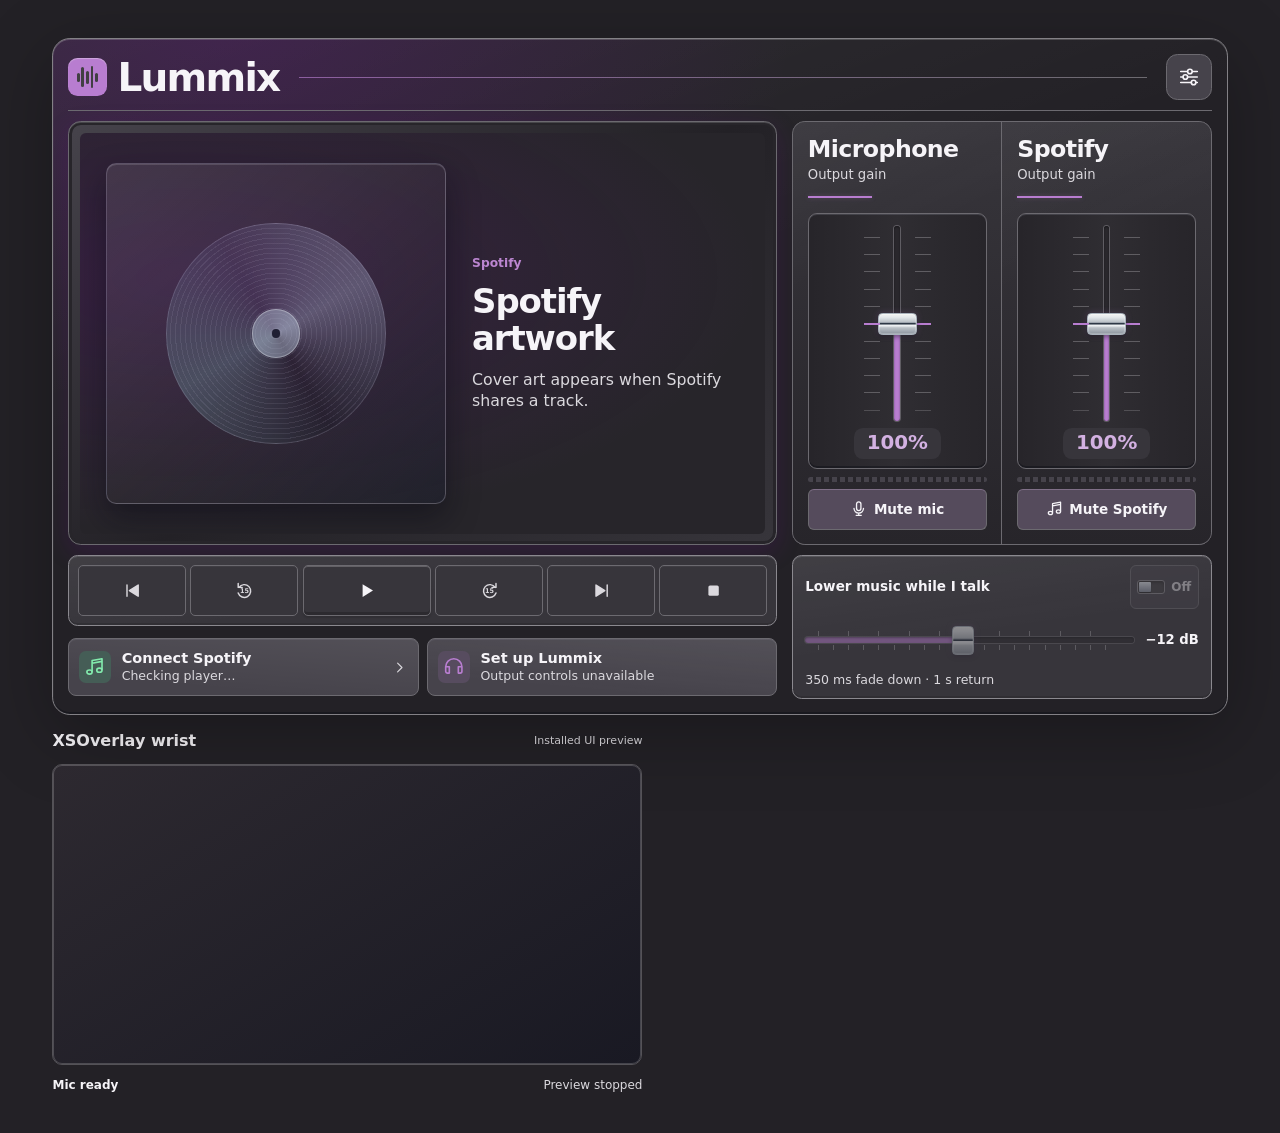
==== commit 064162ce: "Move WASAPI process capture and duplex routing into Rust with native host, media and shared controls" ====
--- a/studio/Mixer preview.html
+++ b/studio/Mixer preview.html
@@ -54,12 +54,13 @@
 <link rel="stylesheet" href="global-pulse.css">
 <script src="global-pulse.js?v=media2" defer></script>
 <script src="mixer-visualizer.js" defer></script>
-<script src="output-gains.js?v=media2" defer></script>
-<script src="mixer-console.js?v=single-setup4" defer></script>
-<script src="spotify-ducking.js?v=mix-bus3" defer></script>
+<script src="controls-bridge.js"></script>
+<script src="output-gains.js?v=rust-controls1" defer></script>
+<script src="mixer-console.js?v=rust-controls1" defer></script>
+<script src="spotify-ducking.js?v=rust-controls1" defer></script>
 <script src="idle-art.js" defer></script>
 <script src="live-theme.js" defer></script>
-<script src="studio-preferences.js?v=xs-addon1" defer></script>
+<script src="studio-preferences.js?v=rust-controls1" defer></script>
 </head>
 <body><main class="frame">
 <div class="layout" id="layout">
@@ -148,6 +149,13 @@
 <section class="settings-group" id="app-settings"><h3>Application</h3>
 <div class="setting-line" id="fullscreen-row" hidden><span>Display</span><button type="button" id="app-fullscreen">Toggle fullscreen</button></div>
 <label class="setting-line" id="tray-row" hidden><span>Close to system tray</span><input type="checkbox" id="close-to-tray" role="switch" checked></label>
+<label class="setting-line" id="startup-row" hidden><span>Start with Windows</span><input type="checkbox" id="start-with-windows" role="switch" aria-describedby="startup-status" disabled></label>
+<small id="startup-status" role="status" hidden></small>
+<div class="setting-line" id="update-row" hidden><span>Updates <small id="app-version"></small></span><button type="button" id="app-update">Check for updates</button></div>
+<small id="update-status" role="status" hidden></small>
+<details id="app-diagnostics" hidden><summary>Diagnostics</summary><small>Local event logs · 128 KiB maximum</small>
+<div class="diagnostic-actions"><button type="button" id="logs-open">Open logs</button><button type="button" id="logs-clear">Clear logs</button></div>
+<small id="logs-status" role="status"></small></details>
 <div class="setting-line" id="exit-row" hidden><span>Quit Lummix completely</span><button type="button" id="app-exit">Exit app</button></div>
 <small id="preferences-status" role="status" hidden></small>
 </section>
@@ -163,6 +171,8 @@
 <p id="mic-source-note"></p>
 <div class="sheet-actions mic-live-actions"><button type="button" id="mic-live-action" disabled>Start mix</button><span id="mic-live-status" role="status">Checking the audio route…</span></div>
 <p id="mix-spotify-status" role="status">Start the mix to send your microphone and available Spotify audio to VRChat.</p>
+<p id="setup-player-status" role="status" hidden></p>
+<a id="setup-player-help" href="https://www.spotify.com/download/windows/" target="_blank" rel="noopener" hidden>Get the desktop app from Spotify</a>
 <p id="mic-live-error" role="status" hidden></p>
 </section>
 <section class="sheet-panel" id="cable-panel"><h3>VRChat microphone</h3>
@@ -179,8 +189,8 @@
 <div class="sheet-scroll"><div class="sheet-grid">
 <section class="sheet-panel sheet-feature"><h3>Personal player</h3><p class="sheet-result" id="player-result" role="status">Looking for your player…</p>
 <div class="sheet-actions"><button type="button" id="personal-transport" hidden>Play</button>
-<a id="open-player" href="spotify:" hidden>Open Spotify</a><a id="download-player" href="https://www.spotify.com/download/windows/" target="_blank" rel="noopener" hidden>Download Spotify for Windows</a>
-<button type="button" id="retry-player">Check again</button></div></section>
+<a id="open-player" href="spotify:" hidden>Open Spotify</a><button type="button" id="install-player" hidden>Install Spotify desktop</button><a id="download-player" href="https://www.spotify.com/download/windows/" target="_blank" rel="noopener" hidden>Get the desktop app from Spotify</a>
+<button type="button" id="retry-player">Check again</button></div><p id="player-setup-status" role="status" hidden></p></section>
 <section class="sheet-panel" id="player-connection" hidden><h3>Connection</h3><dl class="sheet-facts"><dt>Windows player</dt><dd id="player-edition"></dd><dt>Playback</dt><dd id="player-playback-state"></dd></dl></section></div></div></dialog>
 <dialog class="studio-sheet" id="details-dialog" aria-labelledby="details-title">
 <header class="sheet-head"><span class="sheet-icon" aria-hidden="true"><i data-glyph="settings"></i></span><h2 id="details-title">Mix details</h2><form method="dialog"><button class="close-settings sheet-close" aria-label="Close mix details">×</button></form></header>
@@ -197,43 +207,27 @@
 const snapPreference=get('slider-snapping'), snapKey='lum-pref-slider-snap';
 function validSnap(raw){return raw!==null && ['0','5','10','20'].includes(raw)?Number(raw):10;}
 try{snapPreference.value=String(validSnap(localStorage.getItem(snapKey)));}catch{}
-function sliderStops(min,max,isDepth){
-  const preference=Number(snapPreference.value);
-  const increment=isDepth && preference ? (max-min)*preference/100 : (preference||1);
-  const stops=[];
-  for(let offset=0;offset<max-min;offset+=increment){
-    const stop=Math.round(min+offset);
-    if(stops.at(-1)!==stop)stops.push(stop);
-  }
-  if(stops.at(-1)!==max)stops.push(max);
-  return stops;
-}
-function nearestStop(value,stops){
-  return stops.reduce((best,stop)=>Math.abs(value-stop)<=Math.abs(value-best)?stop:best);
-}
-function snapPercent(value,max){return nearestStop(value,sliderStops(0,max,false));}
-function bindSlider(input){
+function snapPercent(value,max,controls){
+  return controls.slider(0,max,Number(snapPreference.value),false,value);
+}
+function bindSlider(input,controls){
   // Native step=any preserves off-grid saved values until the user moves the control.
   input.step='any';
   const min=Number(input.min),max=Number(input.max),isDepth=input.id==='duck';
-  const stops=()=>sliderStops(min,max,isDepth);
-  input.addEventListener('input',()=>{input.value=nearestStop(input.valueAsNumber,stops());},true);
+  const next=key=>controls.slider(min,max,Number(snapPreference.value),isDepth,input.valueAsNumber,key);
+  input.addEventListener('input',()=>{input.value=next();},true);
   input.addEventListener('keydown',event=>{
-    if(event.altKey||event.ctrlKey||event.metaKey)return;
-    const v=input.valueAsNumber, points=stops();
-    const up=points.find(stop=>stop>v)??max, down=points.findLast(stop=>stop<v)??min;
-    const page=(max-min)/10;
-    const values={ArrowRight:up,ArrowUp:up,ArrowLeft:down,ArrowDown:down,Home:min,End:max,
-      PageUp:Math.max(up,nearestStop(v+page,points)),PageDown:Math.min(down,nearestStop(v-page,points))};
-    if(!Object.hasOwn(values,event.key))return;
+    if(event.altKey||event.ctrlKey||event.metaKey||!controls.handlesKey(event.key))return;
     event.preventDefault();
-    const next=values[event.key];
-    if(next===v)return;
-    input.value=next;
+    const value=next(event.key);
+    if(value===input.valueAsNumber)return;
+    input.value=value;
     for(const name of ['input','change'])input.dispatchEvent(new Event(name,{bubbles:true}));
   });
 }
-for(const id of ['mic','music','duck'])bindSlider(get(id));
+window.LumControls.then(controls=>{
+  for(const id of ['mic','music','duck'])bindSlider(get(id),controls);
+}).catch(()=>{});
 snapPreference.addEventListener('change',()=>{
   try{localStorage.setItem(snapKey,snapPreference.value);}catch{}
   sendWristState();
@@ -375,7 +369,9 @@
     get('wrist-error').hidden=true;
     sendWristState();
   } else if(event.data?.type==='lum-wrist-music-level' && state.linked && usable() && Number.isInteger(event.data.value) && event.data.value>=0 && event.data.value<=200){
-    window.LumOutputGains?.set({musicGain:snapPercent(event.data.value,200)});
+    window.LumControls.then(controls=>{
+      window.LumOutputGains?.set({musicGain:snapPercent(event.data.value,200,controls)});
+    }).catch(()=>{});
   } else if(event.data?.type==='lum-wrist-toggle-music' && state.linked && usable()){
     window.LumOutputGains?.set({musicMuted:!state.spotifyMuted});cue();
   } else if(event.data?.type==='lum-wrist-toggle-mic' && state.linked && usable()){
--- a/studio/mixer-visualizer.css
+++ b/studio/mixer-visualizer.css
@@ -64,6 +64,8 @@
   inset: 0;
   object-fit: contain;
 }
+.lum-cover-link { position: absolute; inset: 0; }
+.lum-cover-link:focus-visible { outline: 2px solid currentColor; outline-offset: -3px; }
 .lum-cover-empty {
   width: 65%;
   aspect-ratio: 1;
--- a/studio/mixer-settings.css
+++ b/studio/mixer-settings.css
@@ -142,6 +142,10 @@
 .studio-sheet .sheet-actions a {border:1px solid var(--sheet-line);color:var(--sheet-ink);}
 .studio-sheet .sheet-credit {grid-column:1/-1;margin:0;color:var(--sheet-dim);font-size:.95em;}
 .studio-sheet .sheet-credit a {color:inherit;text-underline-offset:.17em;}
+#app-version {margin-inline-start:.4em;font-variant-numeric:tabular-nums;}
+#app-diagnostics .diagnostic-actions {display:flex;gap:.65em;flex-wrap:wrap;margin:.4em 0;}
+#settings[data-update] {position:relative;}
+#settings[data-update]::after {content:"";position:absolute;right:.45em;top:.45em;width:.5em;height:.5em;border-radius:50%;background:var(--deck-accent,currentColor);}
 .studio-sheet #device-evidence {margin:1.2em 0 0;border-top:1px solid var(--sheet-line);}
 .studio-sheet summary {cursor:pointer;min-height:44px;padding:.85em 0 .25em;color:var(--sheet-ink);}
 .studio-sheet #device-list ul,.studio-sheet #device-details ul {margin:.25em 0 1em;padding-left:1.3em;}
--- a/studio/transport-layout.css
+++ b/studio/transport-layout.css
@@ -345,6 +345,17 @@
 .frame .mixer .connections button:focus-visible {outline:2px solid var(--deck-hot);outline-offset:-3px;}
 
 /* Windows supplies native caption hit testing; ordinary browser and wrist views keep their own chrome. */
+:root.native-window[data-board-view="desktop"] .frame {
+  max-width:none;
+  margin:0;
+  padding:0;
+}
+:root.native-window[data-board-view="desktop"] .frame .mixer {
+  min-height:100dvh;
+  border:0;
+  border-radius:0;
+  box-shadow:none;
+}
 #window-controls[hidden], #window-drag[hidden] {display:none!important;}
 .native-window .studio-brand::after {display:none;}
 .native-window .frame .mixer .studio-header {gap:clamp(5px,.5vw,14px);}
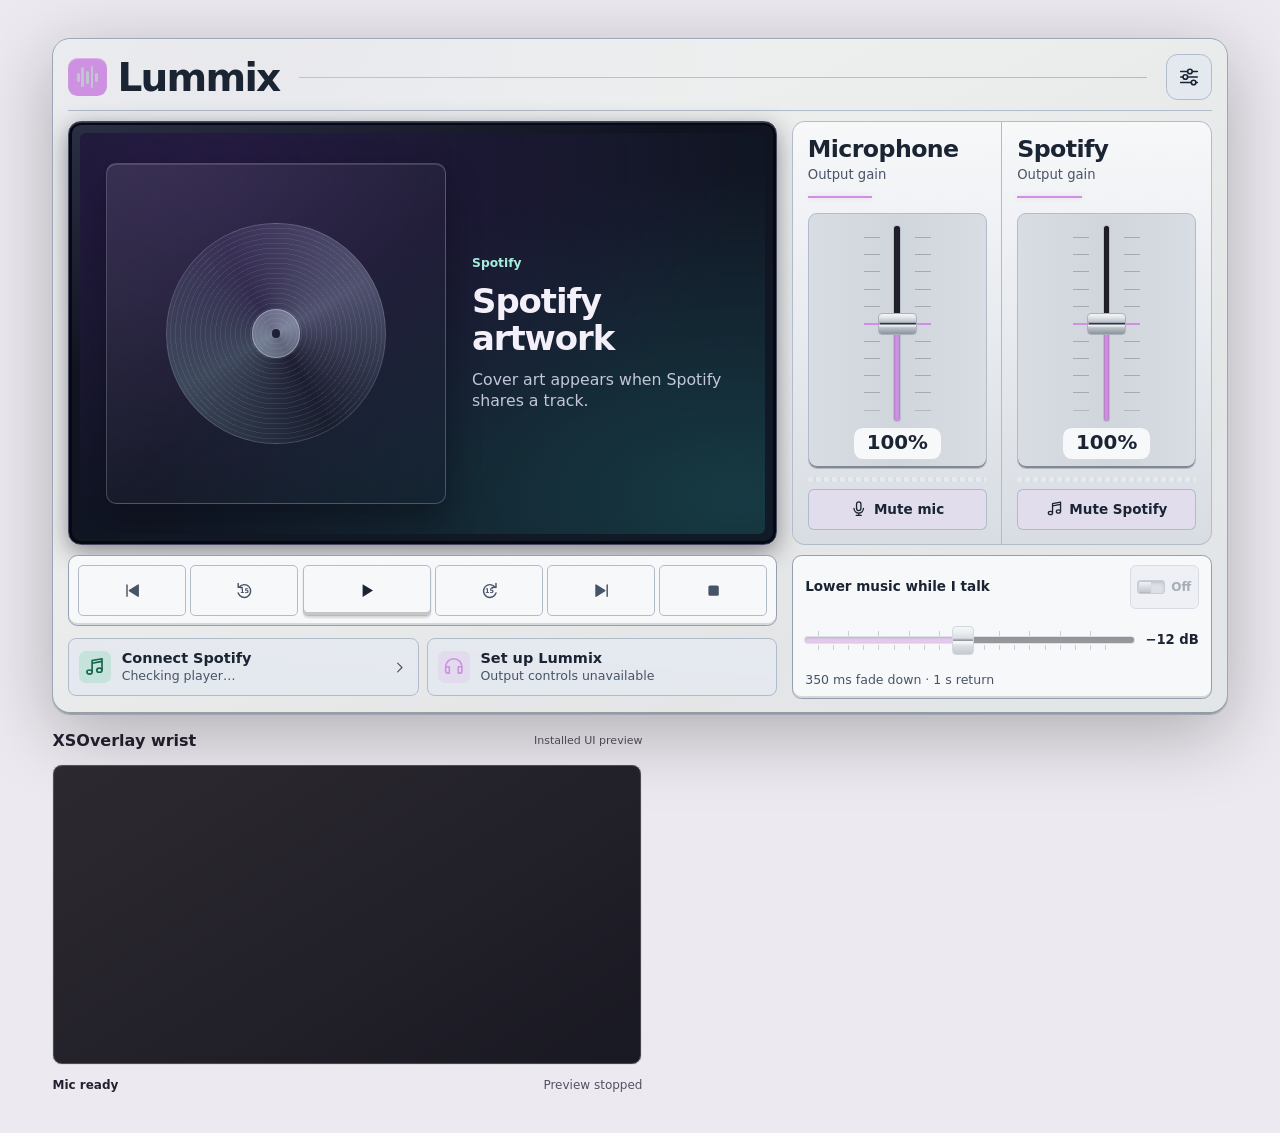
==== commit 3acccebc: "Run the Windows mixer, desktop, media transport and shared controls in Rust" ====
--- a/studio/Mixer preview.html
+++ b/studio/Mixer preview.html
@@ -58,9 +58,9 @@
 <script src="output-gains.js?v=rust-controls1" defer></script>
 <script src="mixer-console.js?v=rust-controls1" defer></script>
 <script src="spotify-ducking.js?v=rust-controls1" defer></script>
-<script src="idle-art.js" defer></script>
-<script src="live-theme.js" defer></script>
-<script src="studio-preferences.js?v=rust-controls1" defer></script>
+<script src="idle-art.js?v=rust-appearance1" defer></script>
+<script src="live-theme.js?v=rust-appearance1" defer></script>
+<script src="studio-preferences.js?v=rust-appearance1" defer></script>
 </head>
 <body><main class="frame">
 <div class="layout" id="layout">
@@ -205,8 +205,6 @@
 document.documentElement.dataset.theme = 'light';
 const get = id => document.getElementById(id);
 const snapPreference=get('slider-snapping'), snapKey='lum-pref-slider-snap';
-function validSnap(raw){return raw!==null && ['0','5','10','20'].includes(raw)?Number(raw):10;}
-try{snapPreference.value=String(validSnap(localStorage.getItem(snapKey)));}catch{}
 function snapPercent(value,max,controls){
   return controls.slider(0,max,Number(snapPreference.value),false,value);
 }
@@ -226,24 +224,30 @@
   });
 }
 window.LumControls.then(controls=>{
+  try{snapPreference.value=String(controls.appearance.snap(localStorage.getItem(snapKey))??10);}catch{}
   for(const id of ['mic','music','duck'])bindSlider(get(id),controls);
+  for(const name of ['sounds','follow-theme','dark','companion']){
+    try{
+      const saved=controls.appearance.boolean(localStorage.getItem('lum-pref-'+name));
+      if(saved!==undefined)get(name).checked=saved;
+    }catch{}
+  }
+  render();sendWristState();
 }).catch(()=>{});
 snapPreference.addEventListener('change',()=>{
   try{localStorage.setItem(snapKey,snapPreference.value);}catch{}
   sendWristState();
 });
 window.addEventListener('storage',event=>{
-  if(event.key===snapKey){snapPreference.value=String(validSnap(event.newValue));sendWristState();}
+  if(event.key===snapKey)window.LumControls.then(({appearance})=>{
+    snapPreference.value=String(appearance.snap(event.newValue)??10);sendWristState();
+  }).catch(()=>{});
 });
 const state = {active:false, micMuted:false, spotifyMuted:false, duckEnabled:false, linked:true, monitor:false};
 const usable = () => (state.linked || !get('companion').checked) && get('input').value !== 'lost';
 const write = (id, text) => { const el=get(id); (el.querySelector(':scope > .button-label')||el).textContent = text; };
 for(const name of ['sounds','follow-theme','dark','companion']){
   const control=get(name);
-  try{
-    const saved=localStorage.getItem('lum-pref-'+name);
-    if(saved==='true'||saved==='false')control.checked=saved==='true';
-  }catch{}
   control.addEventListener('change',()=>{try{localStorage.setItem('lum-pref-'+name,String(control.checked));}catch{}});
 }
 const fade={value:0,from:0,target:0,start:0,span:0,frame:0};
